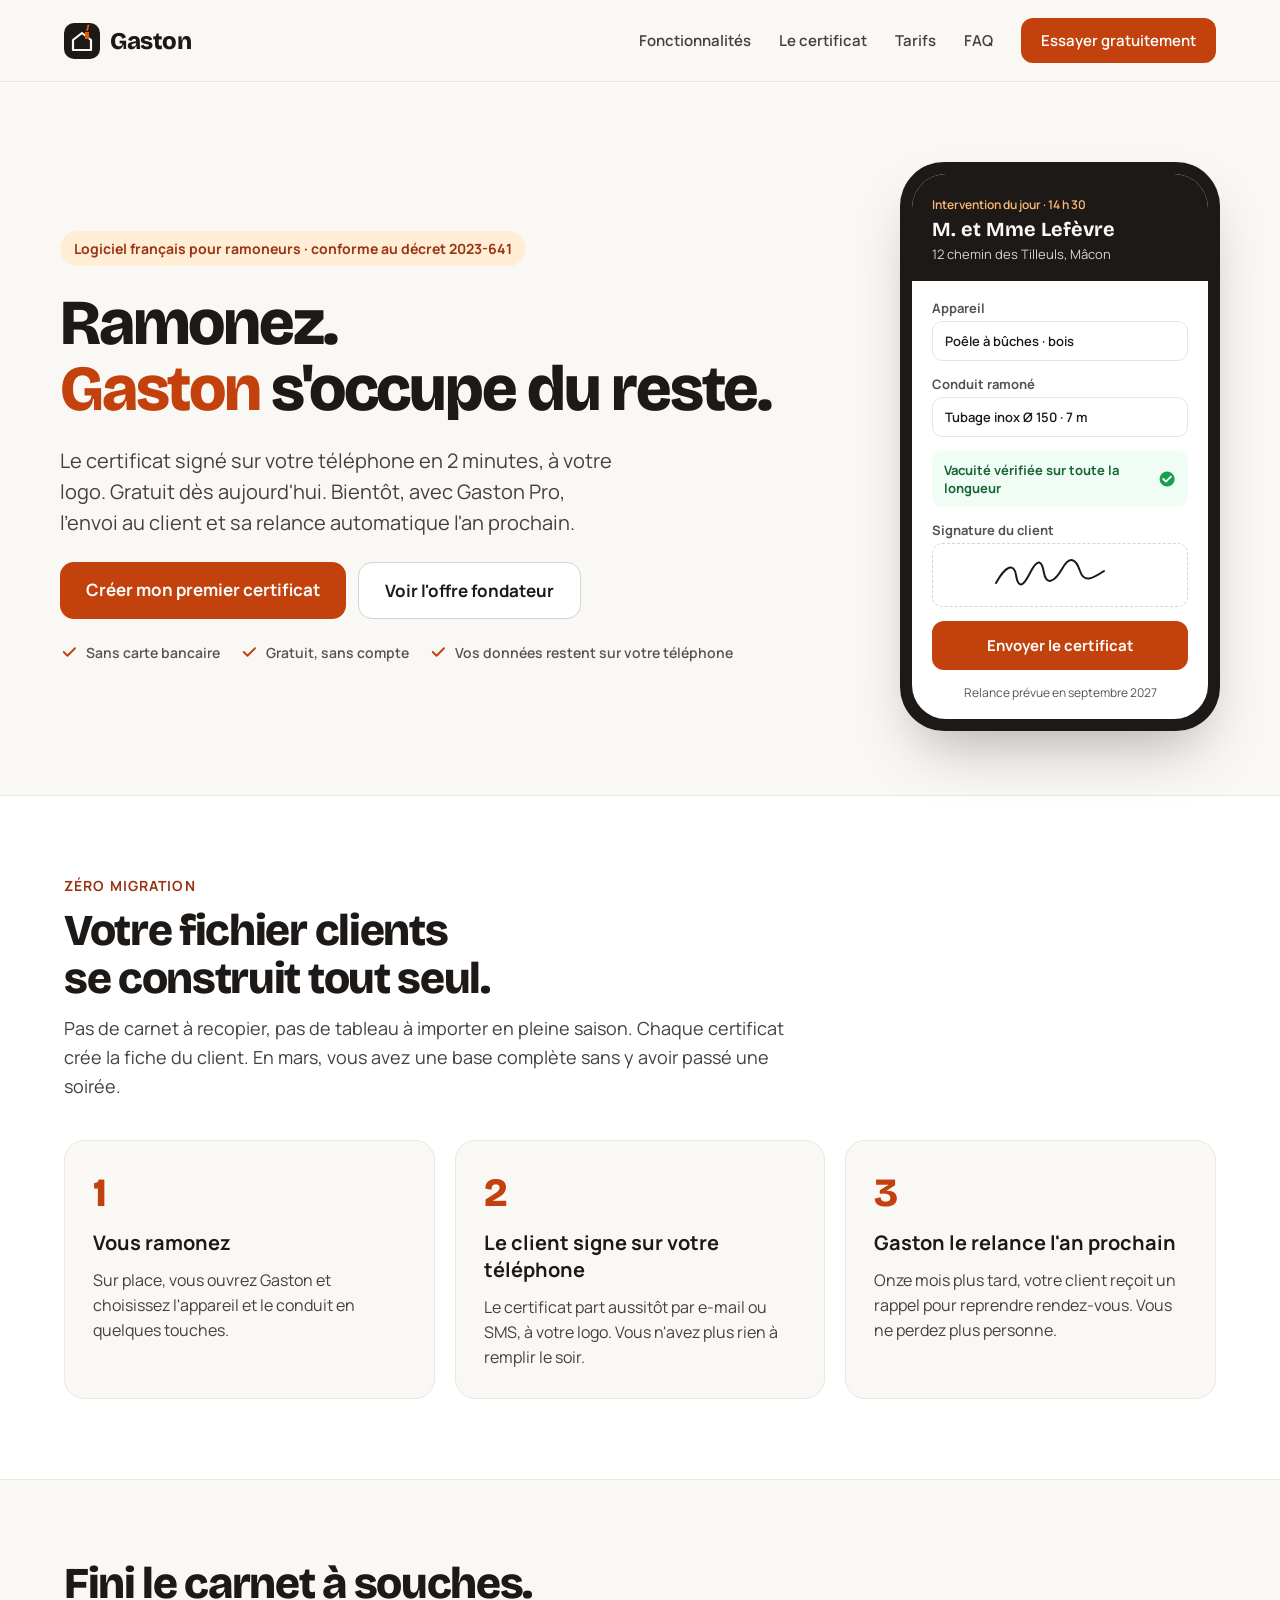
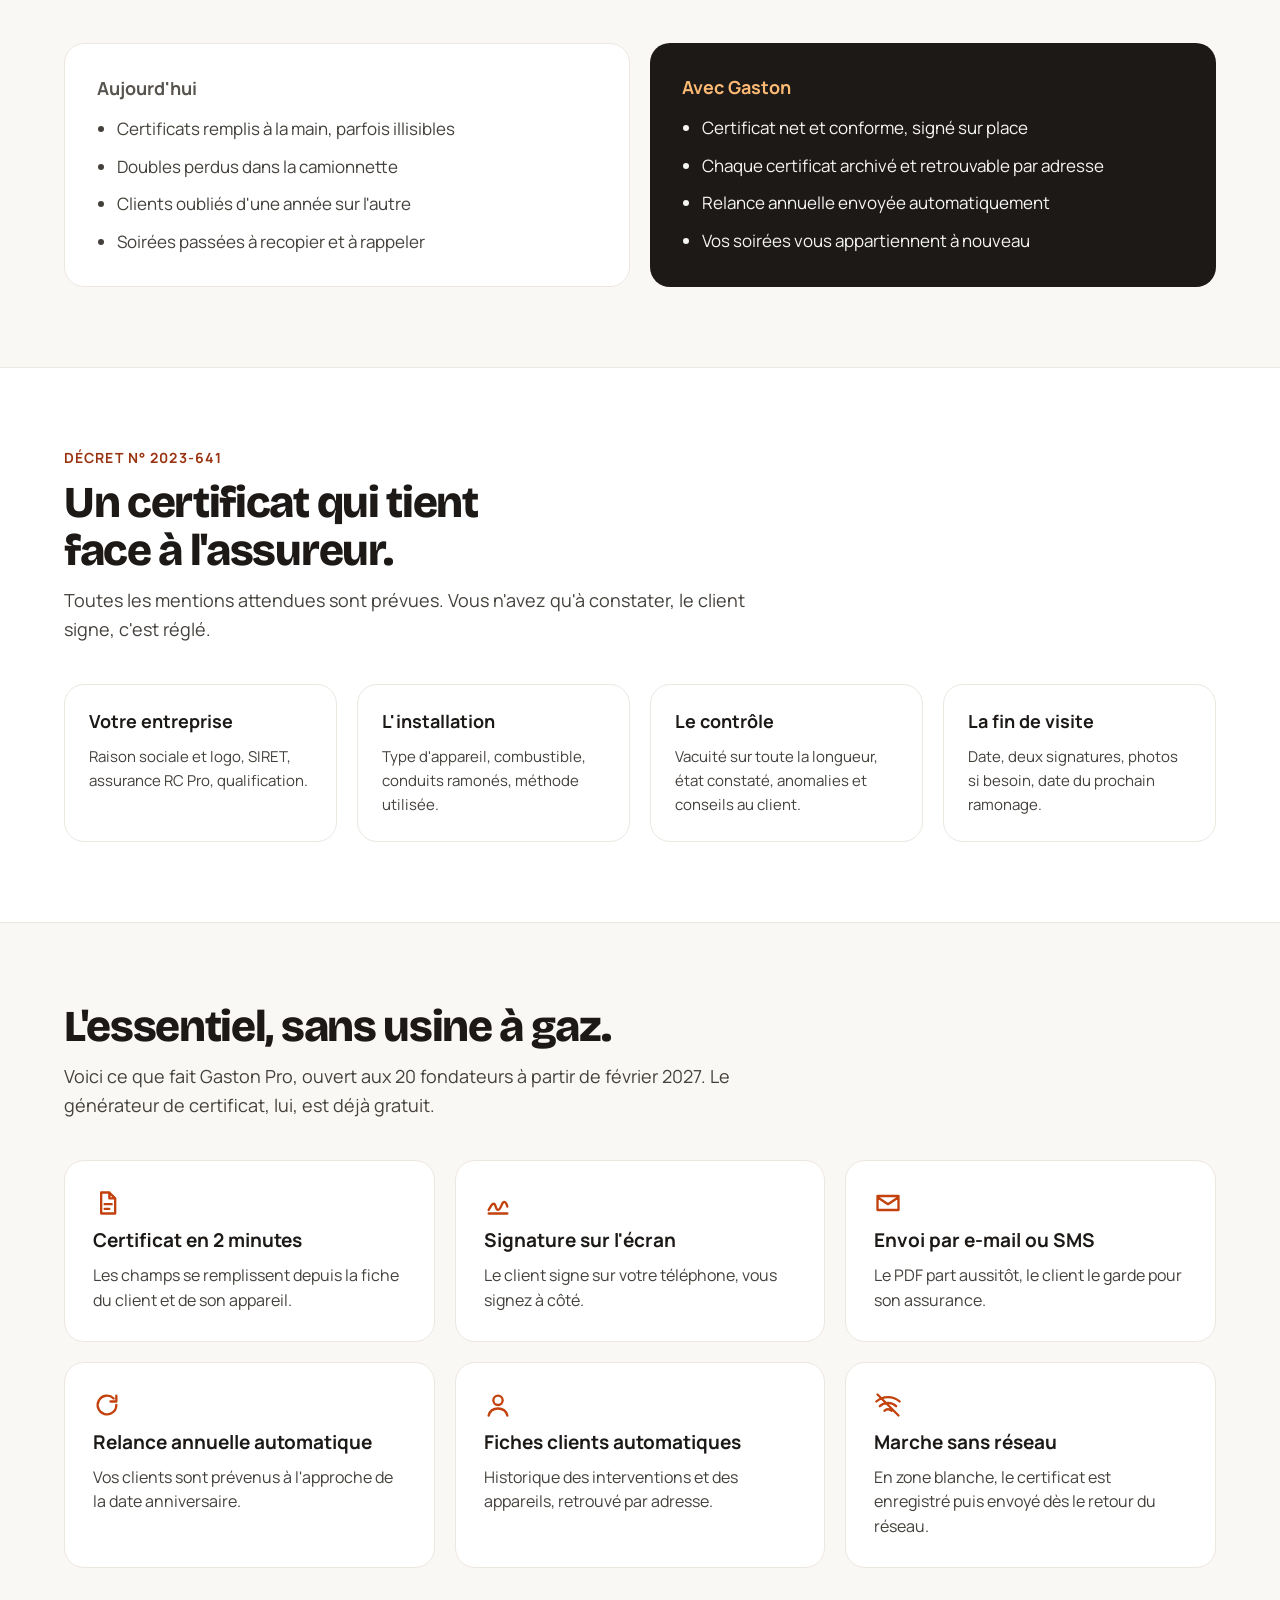
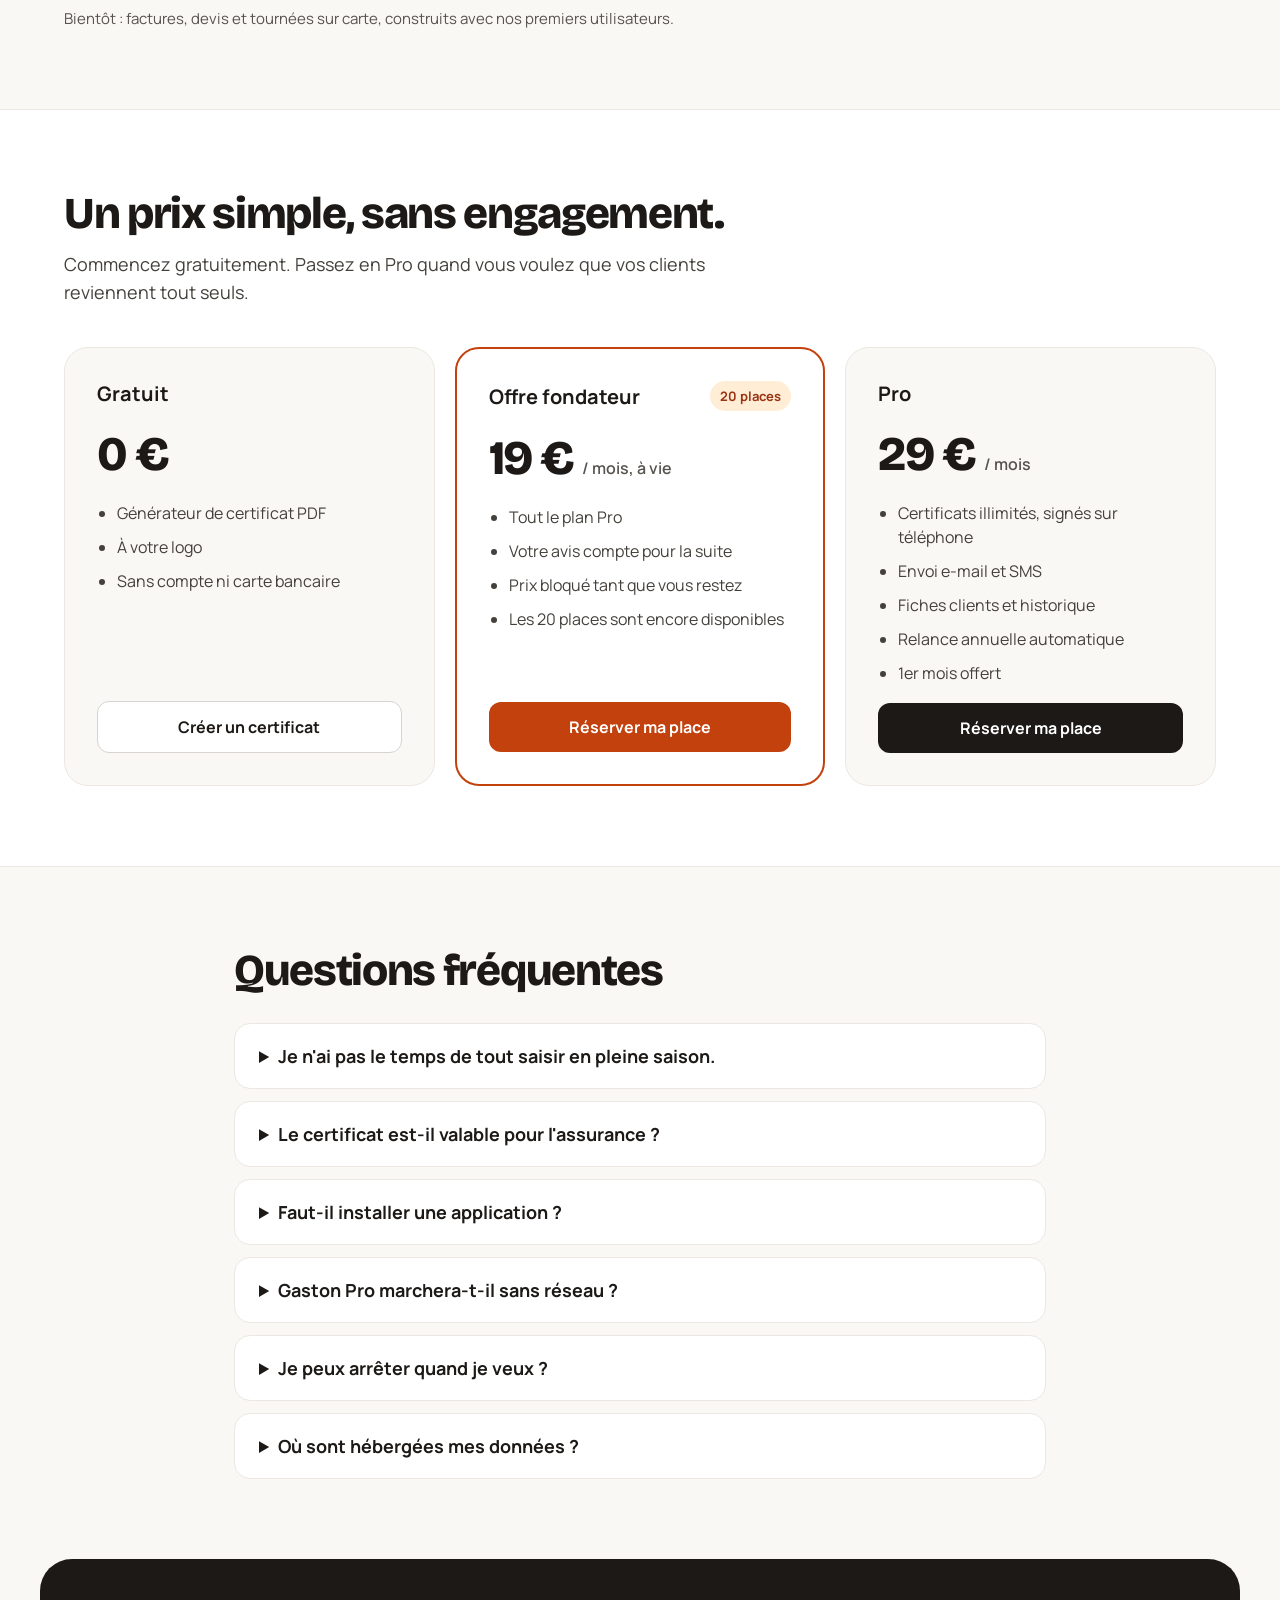
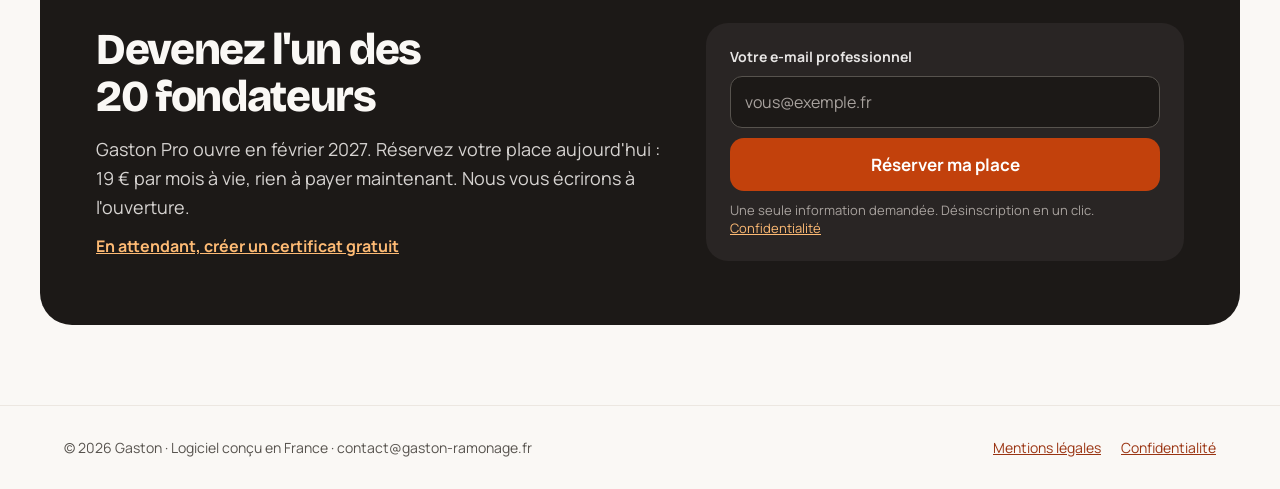
==== index.html @ eac6aa8f "Site Gaston : accueil, générateur de certificat, pages légales Co-Authored-By: Claude Opus 5.5 <nore" ====
<!doctype html>
<html lang="fr">
<head>
<meta charset="utf-8">
<meta name="viewport" content="width=device-width, initial-scale=1">
<title>Gaston | Logiciel pour ramoneurs : certificat de ramonage en 2 minutes</title>
<meta name="description" content="Certificat de ramonage signé sur votre téléphone, conforme au décret 2023-641, à votre logo. Générateur gratuit, et bientôt la relance automatique de vos clients.">
<meta name="theme-color" content="#1C1917">
<link rel="preconnect" href="https://fonts.googleapis.com">
<link rel="preconnect" href="https://fonts.gstatic.com" crossorigin>
<link rel="stylesheet" href="https://fonts.googleapis.com/css2?family=Bricolage+Grotesque:opsz,wght@12..96,600;12..96,700;12..96,800&family=Manrope:wght@400;500;600;700&display=swap">
<link rel="stylesheet" href="landing.css">
</head>
<body>
<div style="font-family: 'Manrope', system-ui, sans-serif; color: #1C1917; background: #FAF8F5; min-height: 100vh;">

<!-- Navigation -->
<header style="border-bottom: 1px solid #ECE7E1; background: #FAF8F5;">
<div style="max-width: 1200px; margin: 0 auto; padding: 18px 24px; display: flex; flex-wrap: wrap; align-items: center; justify-content: space-between; gap: 16px;">
<a href="/" style="display: flex; align-items: center; gap: 10px; text-decoration: none; color: #1C1917;">
<svg width="36" height="36" viewBox="0 0 36 36" aria-hidden="true"><rect width="36" height="36" rx="10" fill="#1C1917"></rect><path d="M9 27V17l9-7 9 7v10z" fill="none" stroke="#FAF8F5" stroke-width="2.2" stroke-linejoin="round"></path><rect x="21" y="9" width="4" height="7" fill="#EA580C"></rect><path d="M23 7c1.5-1.5 0-3 1.5-4.5" fill="none" stroke="#EA580C" stroke-width="1.8" stroke-linecap="round"></path></svg>
<span style="font-family: 'Bricolage Grotesque', sans-serif; font-weight: 800; font-size: 24px; letter-spacing: -0.02em;">Gaston</span>
</a>
<nav aria-label="Navigation principale" style="display: flex; flex-wrap: wrap; align-items: center; gap: 28px; font-size: 15px; font-weight: 600;">
<a href="#fonctionnalites" style="color: #44403C; text-decoration: none;">Fonctionnalités</a>
<a href="#certificat" style="color: #44403C; text-decoration: none;">Le certificat</a>
<a href="#tarifs" style="color: #44403C; text-decoration: none;">Tarifs</a>
<a href="#faq" style="color: #44403C; text-decoration: none;">FAQ</a>
<a href="#fondateur" style="background: #C2410C; color: #FFFFFF; text-decoration: none; padding: 12px 20px; border-radius: 12px; min-height: 44px; box-sizing: border-box; display: inline-flex; align-items: center;">Essayer gratuitement</a>
</nav>
</div>
</header>

<!-- Hero -->
<section id="top" style="max-width: 1200px; margin: 0 auto; padding: clamp(40px, 8vw, 80px) 20px 64px; display: flex; flex-wrap: wrap; align-items: center; gap: 56px;">
<div style="flex: 1 1 480px; min-width: 0; display: flex; flex-direction: column; gap: 24px;">
<p style="margin: 0; align-self: flex-start; background: #FFEDD5; color: #9A3412; font-size: 14px; font-weight: 700; padding: 8px 14px; border-radius: 999px;">Logiciel français pour ramoneurs · conforme au décret 2023-641</p>
<h1 style="margin: 0; font-family: 'Bricolage Grotesque', sans-serif; font-weight: 800; font-size: clamp(40px, 9vw, 64px); line-height: 1.02; letter-spacing: -0.035em;">Ramonez.<br><span style="color: #C2410C;">Gaston</span> s'occupe du reste.</h1>
<p style="margin: 0; font-size: 20px; line-height: 1.55; color: #44403C; max-width: 560px;">Le certificat signé sur votre téléphone en 2 minutes, à votre logo. Gratuit dès aujourd'hui. Bientôt, avec Gaston Pro, l'envoi au client et sa relance automatique l'an prochain.</p>
<div style="display: flex; flex-wrap: wrap; gap: 12px;">
<a href="certificat-ramonage-gratuit.html" style="background: #C2410C; color: #FFFFFF; text-decoration: none; font-weight: 700; font-size: 17px; padding: 16px 26px; border-radius: 14px; min-height: 44px; box-sizing: border-box;">Créer mon premier certificat</a>
<a href="#tarifs" style="background: #FFFFFF; color: #1C1917; text-decoration: none; font-weight: 700; font-size: 17px; padding: 16px 26px; border-radius: 14px; border: 1.5px solid #D6D3D1; min-height: 44px; box-sizing: border-box;">Voir l'offre fondateur</a>
</div>
<ul style="margin: 0; padding: 0; list-style: none; display: flex; flex-wrap: wrap; gap: 20px; font-size: 14px; font-weight: 600; color: #57534E;">
<li style="display: flex; align-items: center; gap: 8px;"><svg width="18" height="18" viewBox="0 0 24 24" aria-hidden="true"><path d="M5 12l5 5L20 7" fill="none" stroke="#C2410C" stroke-width="2.5" stroke-linecap="round" stroke-linejoin="round"></path></svg>Sans carte bancaire</li>
<li style="display: flex; align-items: center; gap: 8px;"><svg width="18" height="18" viewBox="0 0 24 24" aria-hidden="true"><path d="M5 12l5 5L20 7" fill="none" stroke="#C2410C" stroke-width="2.5" stroke-linecap="round" stroke-linejoin="round"></path></svg>Gratuit, sans compte</li>
<li style="display: flex; align-items: center; gap: 8px;"><svg width="18" height="18" viewBox="0 0 24 24" aria-hidden="true"><path d="M5 12l5 5L20 7" fill="none" stroke="#C2410C" stroke-width="2.5" stroke-linecap="round" stroke-linejoin="round"></path></svg>Vos données restent sur votre téléphone</li>
</ul>
</div>

<!-- Phone mockup -->
<div style="flex: 0 0 auto; margin: 0 auto; width: 320px; background: #1C1917; border-radius: 44px; padding: 12px; box-shadow: 0 30px 60px -20px rgba(28,25,23,0.35);">
<div style="background: #FFFFFF; border-radius: 34px; overflow: hidden; display: flex; flex-direction: column;">
<div style="background: #1C1917; color: #FAF8F5; padding: 22px 20px 18px; display: flex; flex-direction: column; gap: 4px;">
<span style="font-size: 12px; font-weight: 600; color: #FDBA74;">Intervention du jour · 14 h 30</span>
<span style="font-family: 'Bricolage Grotesque', sans-serif; font-weight: 700; font-size: 20px;">M. et Mme Lefèvre</span>
<span style="font-size: 13px; color: #D6D3D1;">12 chemin des Tilleuls, Mâcon</span>
</div>
<div style="padding: 18px 20px; display: flex; flex-direction: column; gap: 14px; font-size: 13px;">
<div style="display: flex; flex-direction: column; gap: 4px;">
<span style="font-weight: 700; color: #57534E;">Appareil</span>
<span style="border: 1px solid #E7E5E4; border-radius: 10px; padding: 10px 12px; font-weight: 600;">Poêle à bûches · bois</span>
</div>
<div style="display: flex; flex-direction: column; gap: 4px;">
<span style="font-weight: 700; color: #57534E;">Conduit ramoné</span>
<span style="border: 1px solid #E7E5E4; border-radius: 10px; padding: 10px 12px; font-weight: 600;">Tubage inox Ø 150 · 7 m</span>
</div>
<div style="display: flex; align-items: center; justify-content: space-between; background: #F0FDF4; border-radius: 10px; padding: 10px 12px;">
<span style="font-weight: 700; color: #166534;">Vacuité vérifiée sur toute la longueur</span>
<svg width="20" height="20" viewBox="0 0 24 24" aria-hidden="true"><circle cx="12" cy="12" r="10" fill="#16A34A"></circle><path d="M7 12l3.5 3.5L17 9" fill="none" stroke="#FFFFFF" stroke-width="2.4" stroke-linecap="round" stroke-linejoin="round"></path></svg>
</div>
<div style="display: flex; flex-direction: column; gap: 4px;">
<span style="font-weight: 700; color: #57534E;">Signature du client</span>
<div style="border: 1.5px dashed #D6D3D1; border-radius: 10px; height: 64px; display: flex; align-items: center; justify-content: center;">
<svg width="140" height="40" viewBox="0 0 140 40" aria-hidden="true"><path d="M6 28c10-18 18-20 20-8s6 14 14-2 12-12 14 0 10 10 18-4 14-10 18 2 12 8 24 0" fill="none" stroke="#1C1917" stroke-width="2" stroke-linecap="round"></path></svg>
</div>
</div>
<div style="background: #C2410C; color: #FFFFFF; border-radius: 12px; padding: 14px; text-align: center; font-weight: 700; font-size: 15px;">Envoyer le certificat</div>
<span style="text-align: center; font-size: 12px; color: #57534E;">Relance prévue en septembre 2027</span>
</div>
</div>
</div>
</section>

<!-- Comment ça marche -->
<section style="background: #FFFFFF; border-top: 1px solid #ECE7E1; border-bottom: 1px solid #ECE7E1;">
<div style="max-width: 1200px; margin: 0 auto; padding: 80px 24px; display: flex; flex-direction: column; gap: 40px;">
<div style="display: flex; flex-direction: column; gap: 12px; max-width: 720px;">
<p style="margin: 0; font-size: 14px; font-weight: 700; color: #9A3412; text-transform: uppercase; letter-spacing: 0.08em;">Zéro migration</p>
<h2 style="margin: 0; font-family: 'Bricolage Grotesque', sans-serif; font-weight: 800; font-size: clamp(30px, 6vw, 44px); line-height: 1.08; letter-spacing: -0.03em;">Votre fichier clients se construit tout seul.</h2>
<p style="margin: 0; font-size: 18px; line-height: 1.6; color: #44403C;">Pas de carnet à recopier, pas de tableau à importer en pleine saison. Chaque certificat crée la fiche du client. En mars, vous avez une base complète sans y avoir passé une soirée.</p>
</div>
<div style="display: flex; flex-wrap: wrap; gap: 20px;">
<div style="flex: 1 1 300px; background: #FAF8F5; border: 1px solid #ECE7E1; border-radius: 20px; padding: 28px; display: flex; flex-direction: column; gap: 12px;">
<span style="font-family: 'Bricolage Grotesque', sans-serif; font-weight: 800; font-size: 40px; color: #C2410C;">1</span>
<h3 style="margin: 0; font-size: 20px; font-weight: 700;">Vous ramonez</h3>
<p style="margin: 0; font-size: 16px; line-height: 1.55; color: #44403C;">Sur place, vous ouvrez Gaston et choisissez l'appareil et le conduit en quelques touches.</p>
</div>
<div style="flex: 1 1 300px; background: #FAF8F5; border: 1px solid #ECE7E1; border-radius: 20px; padding: 28px; display: flex; flex-direction: column; gap: 12px;">
<span style="font-family: 'Bricolage Grotesque', sans-serif; font-weight: 800; font-size: 40px; color: #C2410C;">2</span>
<h3 style="margin: 0; font-size: 20px; font-weight: 700;">Le client signe sur votre téléphone</h3>
<p style="margin: 0; font-size: 16px; line-height: 1.55; color: #44403C;">Le certificat part aussitôt par e-mail ou SMS, à votre logo. Vous n'avez plus rien à remplir le soir.</p>
</div>
<div style="flex: 1 1 300px; background: #FAF8F5; border: 1px solid #ECE7E1; border-radius: 20px; padding: 28px; display: flex; flex-direction: column; gap: 12px;">
<span style="font-family: 'Bricolage Grotesque', sans-serif; font-weight: 800; font-size: 40px; color: #C2410C;">3</span>
<h3 style="margin: 0; font-size: 20px; font-weight: 700;">Gaston le relance l'an prochain</h3>
<p style="margin: 0; font-size: 16px; line-height: 1.55; color: #44403C;">Onze mois plus tard, votre client reçoit un rappel pour reprendre rendez-vous. Vous ne perdez plus personne.</p>
</div>
</div>
</div>
</section>

<!-- Avant / Après -->
<section style="max-width: 1200px; margin: 0 auto; padding: 80px 24px; display: flex; flex-direction: column; gap: 36px;">
<h2 style="margin: 0; font-family: 'Bricolage Grotesque', sans-serif; font-weight: 800; font-size: clamp(30px, 6vw, 44px); line-height: 1.08; letter-spacing: -0.03em; max-width: 720px;">Fini le carnet à souches.</h2>
<div style="display: flex; flex-wrap: wrap; gap: 20px;">
<div style="flex: 1 1 420px; background: #FFFFFF; border: 1px solid #ECE7E1; border-radius: 20px; padding: 32px; display: flex; flex-direction: column; gap: 16px;">
<h3 style="margin: 0; font-size: 18px; font-weight: 700; color: #57534E;">Aujourd'hui</h3>
<ul style="margin: 0; padding: 0 0 0 20px; display: flex; flex-direction: column; gap: 12px; font-size: 17px; line-height: 1.5; color: #44403C;">
<li>Certificats remplis à la main, parfois illisibles</li>
<li>Doubles perdus dans la camionnette</li>
<li>Clients oubliés d'une année sur l'autre</li>
<li>Soirées passées à recopier et à rappeler</li>
</ul>
</div>
<div style="flex: 1 1 420px; background: #1C1917; color: #FAF8F5; border-radius: 20px; padding: 32px; display: flex; flex-direction: column; gap: 16px;">
<h3 style="margin: 0; font-size: 18px; font-weight: 700; color: #FDBA74;">Avec Gaston</h3>
<ul style="margin: 0; padding: 0 0 0 20px; display: flex; flex-direction: column; gap: 12px; font-size: 17px; line-height: 1.5; color: #F5F5F4;">
<li>Certificat net et conforme, signé sur place</li>
<li>Chaque certificat archivé et retrouvable par adresse</li>
<li>Relance annuelle envoyée automatiquement</li>
<li>Vos soirées vous appartiennent à nouveau</li>
</ul>
</div>
</div>
</section>

<!-- Le certificat -->
<section id="certificat" style="background: #FFFFFF; border-top: 1px solid #ECE7E1; border-bottom: 1px solid #ECE7E1;">
<div style="max-width: 1200px; margin: 0 auto; padding: 80px 24px; display: flex; flex-direction: column; gap: 40px;">
<div style="display: flex; flex-direction: column; gap: 12px; max-width: 720px;">
<p style="margin: 0; font-size: 14px; font-weight: 700; color: #9A3412; text-transform: uppercase; letter-spacing: 0.08em;">Décret n° 2023-641</p>
<h2 style="margin: 0; font-family: 'Bricolage Grotesque', sans-serif; font-weight: 800; font-size: clamp(30px, 6vw, 44px); line-height: 1.08; letter-spacing: -0.03em;">Un certificat qui tient face à l'assureur.</h2>
<p style="margin: 0; font-size: 18px; line-height: 1.6; color: #44403C;">Toutes les mentions attendues sont prévues. Vous n'avez qu'à constater, le client signe, c'est réglé.</p>
</div>
<div style="display: flex; flex-wrap: wrap; gap: 20px;">
<div style="flex: 1 1 240px; border: 1px solid #ECE7E1; border-radius: 20px; padding: 24px; display: flex; flex-direction: column; gap: 12px;">
<h3 style="margin: 0; font-size: 18px; font-weight: 700;">Votre entreprise</h3>
<p style="margin: 0; font-size: 15px; line-height: 1.6; color: #44403C;">Raison sociale et logo, SIRET, assurance RC Pro, qualification.</p>
</div>
<div style="flex: 1 1 240px; border: 1px solid #ECE7E1; border-radius: 20px; padding: 24px; display: flex; flex-direction: column; gap: 12px;">
<h3 style="margin: 0; font-size: 18px; font-weight: 700;">L'installation</h3>
<p style="margin: 0; font-size: 15px; line-height: 1.6; color: #44403C;">Type d'appareil, combustible, conduits ramonés, méthode utilisée.</p>
</div>
<div style="flex: 1 1 240px; border: 1px solid #ECE7E1; border-radius: 20px; padding: 24px; display: flex; flex-direction: column; gap: 12px;">
<h3 style="margin: 0; font-size: 18px; font-weight: 700;">Le contrôle</h3>
<p style="margin: 0; font-size: 15px; line-height: 1.6; color: #44403C;">Vacuité sur toute la longueur, état constaté, anomalies et conseils au client.</p>
</div>
<div style="flex: 1 1 240px; border: 1px solid #ECE7E1; border-radius: 20px; padding: 24px; display: flex; flex-direction: column; gap: 12px;">
<h3 style="margin: 0; font-size: 18px; font-weight: 700;">La fin de visite</h3>
<p style="margin: 0; font-size: 15px; line-height: 1.6; color: #44403C;">Date, deux signatures, photos si besoin, date du prochain ramonage.</p>
</div>
</div>
</div>
</section>

<!-- Fonctionnalités -->
<section id="fonctionnalites" style="max-width: 1200px; margin: 0 auto; padding: 80px 24px; display: flex; flex-direction: column; gap: 40px;">
<div style="display: flex; flex-direction: column; gap: 12px; max-width: 720px;">
<h2 style="margin: 0; font-family: 'Bricolage Grotesque', sans-serif; font-weight: 800; font-size: clamp(30px, 6vw, 44px); line-height: 1.08; letter-spacing: -0.03em;">L'essentiel, sans usine à gaz.</h2>
<p style="margin: 0; font-size: 18px; line-height: 1.6; color: #44403C;">Voici ce que fait Gaston Pro, ouvert aux 20 fondateurs à partir de février 2027. Le générateur de certificat, lui, est déjà gratuit.</p>
</div>
<div style="display: flex; flex-wrap: wrap; gap: 20px;">
<div style="flex: 1 1 340px; background: #FFFFFF; border: 1px solid #ECE7E1; border-radius: 20px; padding: 28px; display: flex; flex-direction: column; gap: 10px;">
<svg width="28" height="28" viewBox="0 0 24 24" aria-hidden="true"><path d="M7 3h7l5 5v13H7z M14 3v5h5 M10 13h6 M10 17h4" fill="none" stroke="#C2410C" stroke-width="2" stroke-linecap="round" stroke-linejoin="round"></path></svg>
<h3 style="margin: 0; font-size: 19px; font-weight: 700;">Certificat en 2 minutes</h3>
<p style="margin: 0; font-size: 16px; line-height: 1.55; color: #44403C;">Les champs se remplissent depuis la fiche du client et de son appareil.</p>
</div>
<div style="flex: 1 1 340px; background: #FFFFFF; border: 1px solid #ECE7E1; border-radius: 20px; padding: 28px; display: flex; flex-direction: column; gap: 10px;">
<svg width="28" height="28" viewBox="0 0 24 24" aria-hidden="true"><path d="M4 18c3-6 5-7 6-3s3 4 5-1 4-3 5 1" fill="none" stroke="#C2410C" stroke-width="2" stroke-linecap="round"></path><path d="M4 21h16" stroke="#C2410C" stroke-width="2" stroke-linecap="round"></path></svg>
<h3 style="margin: 0; font-size: 19px; font-weight: 700;">Signature sur l'écran</h3>
<p style="margin: 0; font-size: 16px; line-height: 1.55; color: #44403C;">Le client signe sur votre téléphone, vous signez à côté.</p>
</div>
<div style="flex: 1 1 340px; background: #FFFFFF; border: 1px solid #ECE7E1; border-radius: 20px; padding: 28px; display: flex; flex-direction: column; gap: 10px;">
<svg width="28" height="28" viewBox="0 0 24 24" aria-hidden="true"><path d="M3 6h18v12H3z M3 7l9 6 9-6" fill="none" stroke="#C2410C" stroke-width="2" stroke-linejoin="round"></path></svg>
<h3 style="margin: 0; font-size: 19px; font-weight: 700;">Envoi par e-mail ou SMS</h3>
<p style="margin: 0; font-size: 16px; line-height: 1.55; color: #44403C;">Le PDF part aussitôt, le client le garde pour son assurance.</p>
</div>
<div style="flex: 1 1 340px; background: #FFFFFF; border: 1px solid #ECE7E1; border-radius: 20px; padding: 28px; display: flex; flex-direction: column; gap: 10px;">
<svg width="28" height="28" viewBox="0 0 24 24" aria-hidden="true"><path d="M20 12a8 8 0 1 1-2.3-5.6 M20 4v5h-5" fill="none" stroke="#C2410C" stroke-width="2" stroke-linecap="round" stroke-linejoin="round"></path></svg>
<h3 style="margin: 0; font-size: 19px; font-weight: 700;">Relance annuelle automatique</h3>
<p style="margin: 0; font-size: 16px; line-height: 1.55; color: #44403C;">Vos clients sont prévenus à l'approche de la date anniversaire.</p>
</div>
<div style="flex: 1 1 340px; background: #FFFFFF; border: 1px solid #ECE7E1; border-radius: 20px; padding: 28px; display: flex; flex-direction: column; gap: 10px;">
<svg width="28" height="28" viewBox="0 0 24 24" aria-hidden="true"><path d="M12 12a4 4 0 1 0 0-8 4 4 0 0 0 0 8z M4 21c1-4 4-6 8-6s7 2 8 6" fill="none" stroke="#C2410C" stroke-width="2" stroke-linecap="round"></path></svg>
<h3 style="margin: 0; font-size: 19px; font-weight: 700;">Fiches clients automatiques</h3>
<p style="margin: 0; font-size: 16px; line-height: 1.55; color: #44403C;">Historique des interventions et des appareils, retrouvé par adresse.</p>
</div>
<div style="flex: 1 1 340px; background: #FFFFFF; border: 1px solid #ECE7E1; border-radius: 20px; padding: 28px; display: flex; flex-direction: column; gap: 10px;">
<svg width="28" height="28" viewBox="0 0 24 24" aria-hidden="true"><path d="M2 9a15 15 0 0 1 20 0 M5 13a10 10 0 0 1 14 0 M9 17a4 4 0 0 1 6 0 M3 3l18 18" fill="none" stroke="#C2410C" stroke-width="2" stroke-linecap="round"></path></svg>
<h3 style="margin: 0; font-size: 19px; font-weight: 700;">Marche sans réseau</h3>
<p style="margin: 0; font-size: 16px; line-height: 1.55; color: #44403C;">En zone blanche, le certificat est enregistré puis envoyé dès le retour du réseau.</p>
</div>
</div>
<p style="margin: 0; font-size: 15px; color: #57534E;">Bientôt : factures, devis et tournées sur carte, construits avec nos premiers utilisateurs.</p>
</section>

<!-- Tarifs -->
<section id="tarifs" style="background: #FFFFFF; border-top: 1px solid #ECE7E1; border-bottom: 1px solid #ECE7E1;">
<div style="max-width: 1200px; margin: 0 auto; padding: 80px 24px; display: flex; flex-direction: column; gap: 40px;">
<div style="display: flex; flex-direction: column; gap: 12px; max-width: 720px;">
<h2 style="margin: 0; font-family: 'Bricolage Grotesque', sans-serif; font-weight: 800; font-size: clamp(30px, 6vw, 44px); line-height: 1.08; letter-spacing: -0.03em;">Un prix simple, sans engagement.</h2>
<p style="margin: 0; font-size: 18px; line-height: 1.6; color: #44403C;">Commencez gratuitement. Passez en Pro quand vous voulez que vos clients reviennent tout seuls.</p>
</div>
<div style="display: flex; flex-wrap: wrap; gap: 20px; align-items: stretch;">
<div style="flex: 1 1 300px; border: 1px solid #ECE7E1; border-radius: 24px; padding: 32px; display: flex; flex-direction: column; gap: 18px; background: #FAF8F5;">
<h3 style="margin: 0; font-size: 20px; font-weight: 700;">Gratuit</h3>
<p style="margin: 0; font-family: 'Bricolage Grotesque', sans-serif; font-weight: 800; font-size: clamp(36px, 7vw, 48px); letter-spacing: -0.03em;">0 €</p>
<ul style="margin: 0; padding: 0 0 0 20px; display: flex; flex-direction: column; gap: 10px; font-size: 16px; line-height: 1.5; color: #44403C; flex-grow: 1;">
<li>Générateur de certificat PDF</li>
<li>À votre logo</li>
<li>Sans compte ni carte bancaire</li>
</ul>
<a href="certificat-ramonage-gratuit.html" style="text-align: center; background: #FFFFFF; color: #1C1917; text-decoration: none; font-weight: 700; padding: 14px; border-radius: 12px; border: 1.5px solid #D6D3D1;">Créer un certificat</a>
</div>
<div style="flex: 1 1 300px; border: 2px solid #C2410C; border-radius: 24px; padding: 32px; display: flex; flex-direction: column; gap: 18px; background: #FFFFFF;">
<div style="display: flex; justify-content: space-between; align-items: center; gap: 8px;">
<h3 style="margin: 0; font-size: 20px; font-weight: 700;">Offre fondateur</h3>
<span style="background: #FFEDD5; color: #9A3412; font-size: 13px; font-weight: 700; padding: 6px 10px; border-radius: 999px;">20 places</span>
</div>
<p style="margin: 0; font-family: 'Bricolage Grotesque', sans-serif; font-weight: 800; font-size: clamp(36px, 7vw, 48px); letter-spacing: -0.03em;">19 € <span style="font-family: 'Manrope', sans-serif; font-size: 16px; font-weight: 600; color: #57534E; letter-spacing: 0;">/ mois, à vie</span></p>
<ul style="margin: 0; padding: 0 0 0 20px; display: flex; flex-direction: column; gap: 10px; font-size: 16px; line-height: 1.5; color: #44403C; flex-grow: 1;">
<li>Tout le plan Pro</li>
<li>Votre avis compte pour la suite</li>
<li>Prix bloqué tant que vous restez</li>
<li>Les 20 places sont encore disponibles</li>
</ul>
<a href="#fondateur" style="text-align: center; background: #C2410C; color: #FFFFFF; text-decoration: none; font-weight: 700; padding: 14px; border-radius: 12px;">Réserver ma place</a>
</div>
<div style="flex: 1 1 300px; border: 1px solid #ECE7E1; border-radius: 24px; padding: 32px; display: flex; flex-direction: column; gap: 18px; background: #FAF8F5;">
<h3 style="margin: 0; font-size: 20px; font-weight: 700;">Pro</h3>
<p style="margin: 0; font-family: 'Bricolage Grotesque', sans-serif; font-weight: 800; font-size: clamp(36px, 7vw, 48px); letter-spacing: -0.03em;">29 € <span style="font-family: 'Manrope', sans-serif; font-size: 16px; font-weight: 600; color: #57534E; letter-spacing: 0;">/ mois</span></p>
<ul style="margin: 0; padding: 0 0 0 20px; display: flex; flex-direction: column; gap: 10px; font-size: 16px; line-height: 1.5; color: #44403C; flex-grow: 1;">
<li>Certificats illimités, signés sur téléphone</li>
<li>Envoi e-mail et SMS</li>
<li>Fiches clients et historique</li>
<li>Relance annuelle automatique</li>
<li>1er mois offert</li>
</ul>
<a href="#fondateur" style="text-align: center; background: #1C1917; color: #FFFFFF; text-decoration: none; font-weight: 700; padding: 14px; border-radius: 12px;">Réserver ma place</a>
</div>
</div>
</div>
</section>

<!-- FAQ -->
<section id="faq" style="max-width: 860px; margin: 0 auto; padding: 80px 24px; display: flex; flex-direction: column; gap: 28px;">
<h2 style="margin: 0; font-family: 'Bricolage Grotesque', sans-serif; font-weight: 800; font-size: clamp(30px, 6vw, 44px); line-height: 1.08; letter-spacing: -0.03em;">Questions fréquentes</h2>
<div style="display: flex; flex-direction: column; gap: 12px;">
<details style="background: #FFFFFF; border: 1px solid #ECE7E1; border-radius: 16px; padding: 20px 24px;">
<summary style="font-size: 18px; font-weight: 700;">Je n'ai pas le temps de tout saisir en pleine saison.</summary>
<p style="margin: 12px 0 0; font-size: 16px; line-height: 1.6; color: #44403C;">Justement, vous n'avez rien à saisir à l'avance. Votre fichier se construit au fil des certificats.</p>
</details>
<details style="background: #FFFFFF; border: 1px solid #ECE7E1; border-radius: 16px; padding: 20px 24px;">
<summary style="font-size: 18px; font-weight: 700;">Le certificat est-il valable pour l'assurance ?</summary>
<p style="margin: 12px 0 0; font-size: 16px; line-height: 1.6; color: #44403C;">Il reprend les mentions prévues par le décret n° 2023-641 : conduits ramonés, vacuité vérifiée, identité et assurance du professionnel, signatures.</p>
</details>
<details style="background: #FFFFFF; border: 1px solid #ECE7E1; border-radius: 16px; padding: 20px 24px;">
<summary style="font-size: 18px; font-weight: 700;">Faut-il installer une application ?</summary>
<p style="margin: 12px 0 0; font-size: 16px; line-height: 1.6; color: #44403C;">Non. Gaston s'ouvre dans le navigateur de votre téléphone et peut s'ajouter à l'écran d'accueil comme une application.</p>
</details>
<details style="background: #FFFFFF; border: 1px solid #ECE7E1; border-radius: 16px; padding: 20px 24px;">
<summary style="font-size: 18px; font-weight: 700;">Gaston Pro marchera-t-il sans réseau ?</summary>
<p style="margin: 12px 0 0; font-size: 16px; line-height: 1.6; color: #44403C;">Oui : le certificat sera enregistré sur le téléphone et envoyé automatiquement dès que le réseau revient.</p>
</details>
<details style="background: #FFFFFF; border: 1px solid #ECE7E1; border-radius: 16px; padding: 20px 24px;">
<summary style="font-size: 18px; font-weight: 700;">Je peux arrêter quand je veux ?</summary>
<p style="margin: 12px 0 0; font-size: 16px; line-height: 1.6; color: #44403C;">Oui, sans engagement. Vos certificats et votre fichier clients restent téléchargeables.</p>
</details>
<details style="background: #FFFFFF; border: 1px solid #ECE7E1; border-radius: 16px; padding: 20px 24px;">
<summary style="font-size: 18px; font-weight: 700;">Où sont hébergées mes données ?</summary>
<p style="margin: 12px 0 0; font-size: 16px; line-height: 1.6; color: #44403C;">Avec le générateur gratuit, elles restent sur votre téléphone. Gaston Pro sera hébergé en Europe. Les données de vos clients ne sont jamais revendues.</p>
</details>
</div>
</section>

<!-- Réservation fondateur -->
<section id="fondateur" class="final">
<div class="final-box">
<div class="final-text">
<h2>Devenez l'un des 20 fondateurs</h2>
<p>Gaston Pro ouvre en février 2027. Réservez votre place aujourd'hui : 19 € par mois à vie, rien à payer maintenant. Nous vous écrirons à l'ouverture.</p>
<a class="final-link" href="certificat-ramonage-gratuit.html">En attendant, créer un certificat gratuit</a>
</div>
<form id="fondateur-form" class="final-form" novalidate>
<label for="fondateur-email">Votre e-mail professionnel</label>
<input id="fondateur-email" name="email" type="email" required autocomplete="email" placeholder="vous@exemple.fr">
<button type="submit">Réserver ma place</button>
<p id="fondateur-status" role="status" hidden></p>
<p class="final-small">Une seule information demandée. Désinscription en un clic. <a href="confidentialite.html">Confidentialité</a></p>
</form>
</div>
</section>

<!-- Footer -->
<footer style="border-top: 1px solid #ECE7E1;">
<div style="max-width: 1200px; margin: 0 auto; padding: 32px 24px; display: flex; flex-wrap: wrap; justify-content: space-between; gap: 16px; font-size: 14px; color: #57534E;">
<span>© 2026 Gaston · Logiciel conçu en France · contact@gaston-ramonage.fr</span>
<nav aria-label="Liens légaux" style="display: flex; flex-wrap: wrap; gap: 20px;">
<a href="mentions-legales.html">Mentions légales</a>
<a href="confidentialite.html">Confidentialité</a>
</nav>
</div>
</footer>

</div>
<script src="landing.js"></script>
</body>
</html>
---- landing.css ----
/* Page d'accueil : la plupart des styles sont dans le HTML ; ici les bases et la réservation. */
* { box-sizing: border-box; }
body { margin: 0; background: #FAF8F5; color: #1C1917; font-family: 'Manrope', system-ui, sans-serif; }
a { color: #9A3412; }
a:hover { color: #7C2D12; }
a:focus-visible, button:focus-visible, summary:focus-visible, input:focus-visible { outline: 3px solid rgba(194, 65, 12, 0.45); outline-offset: 2px; }
h1, h2 { text-wrap: balance; }
summary { cursor: pointer; }
img, svg { max-width: 100%; }

.final { padding: 0 20px 80px; }
.final-box { max-width: 1200px; margin: 0 auto; background: #1C1917; color: #FAF8F5; border-radius: 32px; padding: clamp(28px, 6vw, 64px) clamp(20px, 5vw, 56px); display: flex; flex-wrap: wrap; gap: 32px; align-items: center; }
.final-text { flex: 1 1 420px; min-width: 0; display: flex; flex-direction: column; gap: 14px; }
.final-text h2 { margin: 0; font-family: 'Bricolage Grotesque', sans-serif; font-weight: 800; font-size: clamp(30px, 6vw, 44px); line-height: 1.08; letter-spacing: -0.03em; }
.final-text p { margin: 0; font-size: 18px; line-height: 1.6; color: #D6D3D1; }
.final-link { color: #FDBA74; font-weight: 700; }
.final-link:hover { color: #FED7AA; }
.final-form { flex: 1 1 320px; display: flex; flex-direction: column; gap: 10px; background: #292524; border-radius: 22px; padding: 24px; }
.final-form label { font-weight: 700; font-size: 14px; color: #E7E5E4; }
.final-form input { font: inherit; font-size: 16px; padding: 14px; border-radius: 12px; border: 1.5px solid #57534E; background: #1C1917; color: #FAF8F5; min-height: 50px; }
.final-form input::placeholder { color: #A8A29E; }
.final-form input.invalid { border-color: #F87171; }
.final-form button { font: inherit; font-weight: 700; font-size: 17px; background: #C2410C; color: #fff; border: 0; border-radius: 14px; padding: 15px; min-height: 52px; cursor: pointer; }
.final-form button:hover { background: #EA580C; }
.final-form button:disabled { opacity: 0.6; cursor: wait; }
#fondateur-status { margin: 0; font-weight: 700; font-size: 15px; color: #86EFAC; }
#fondateur-status.error { color: #FCA5A5; }
.final-small { margin: 0; font-size: 13px; color: #A8A29E; }
.final-small a { color: #FDBA74; }

@media (prefers-reduced-motion: reduce) { * { scroll-behavior: auto !important; } }
html { scroll-behavior: smooth; }
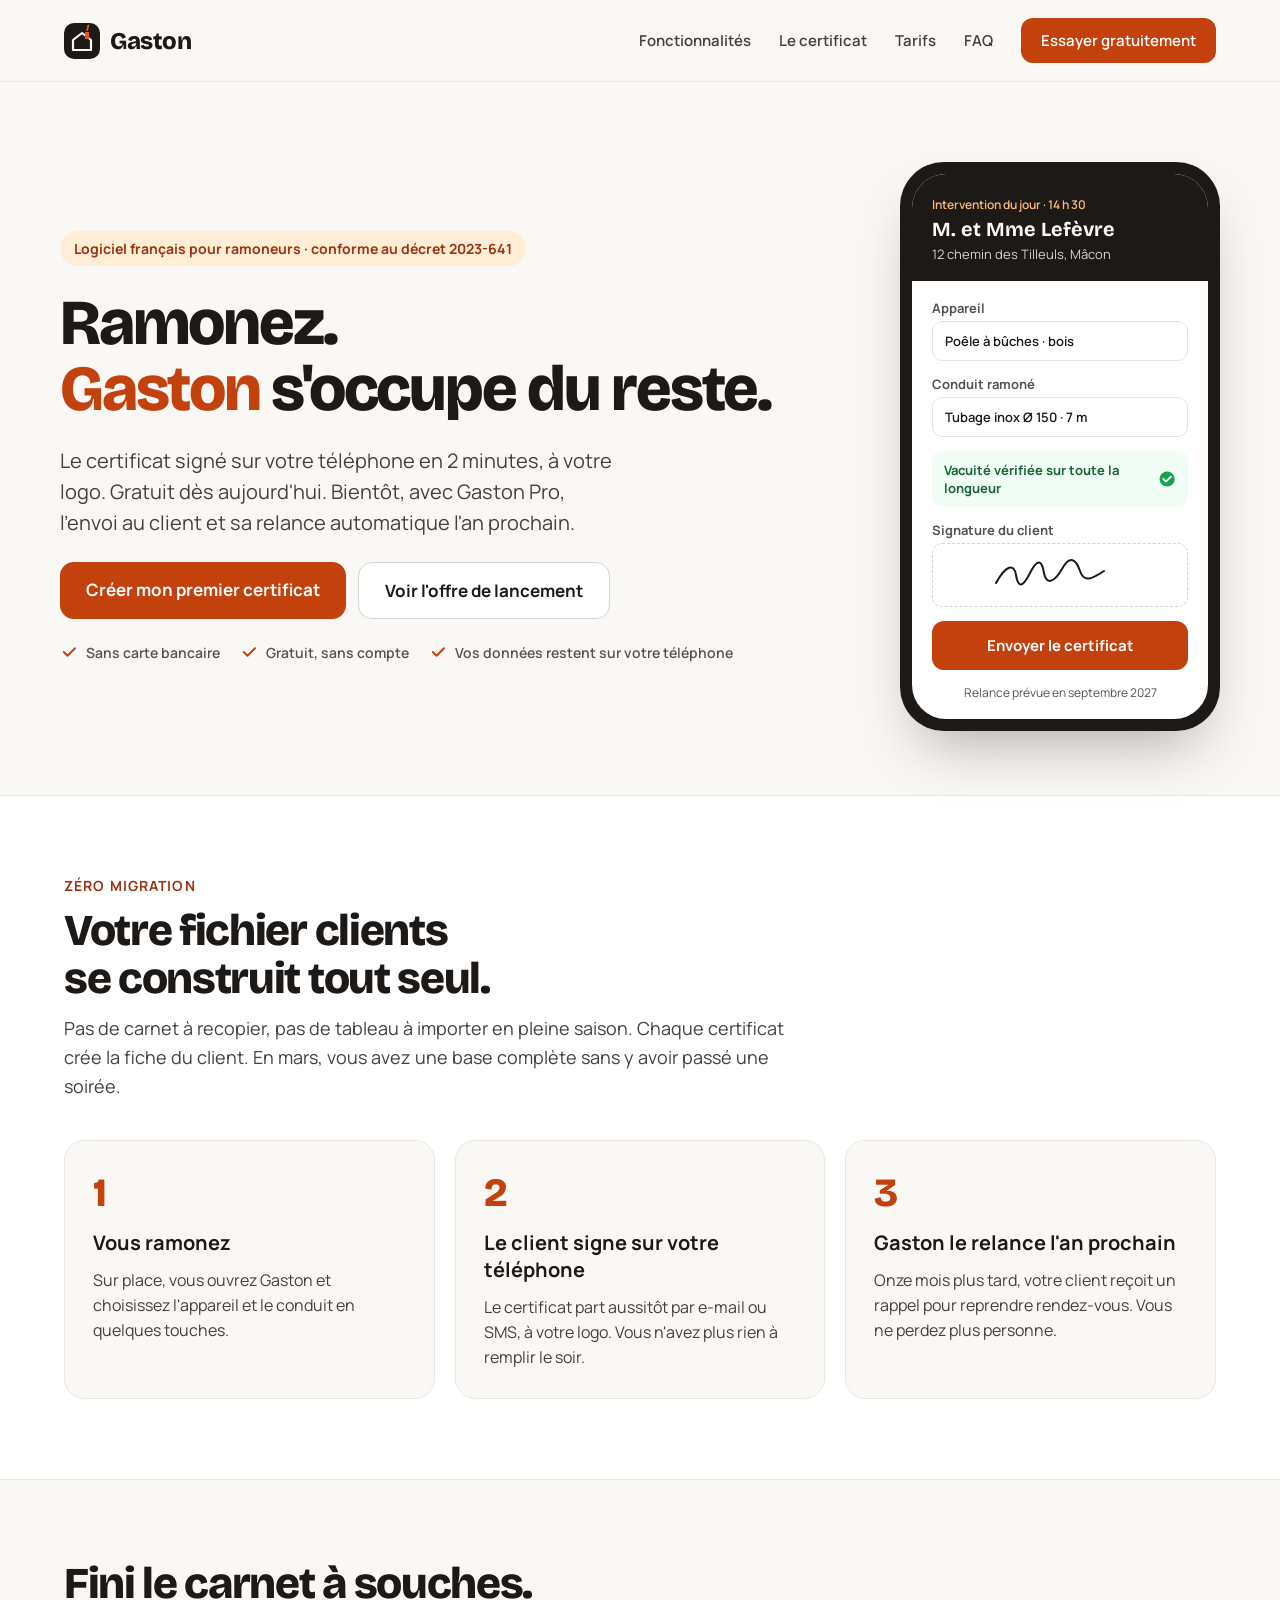
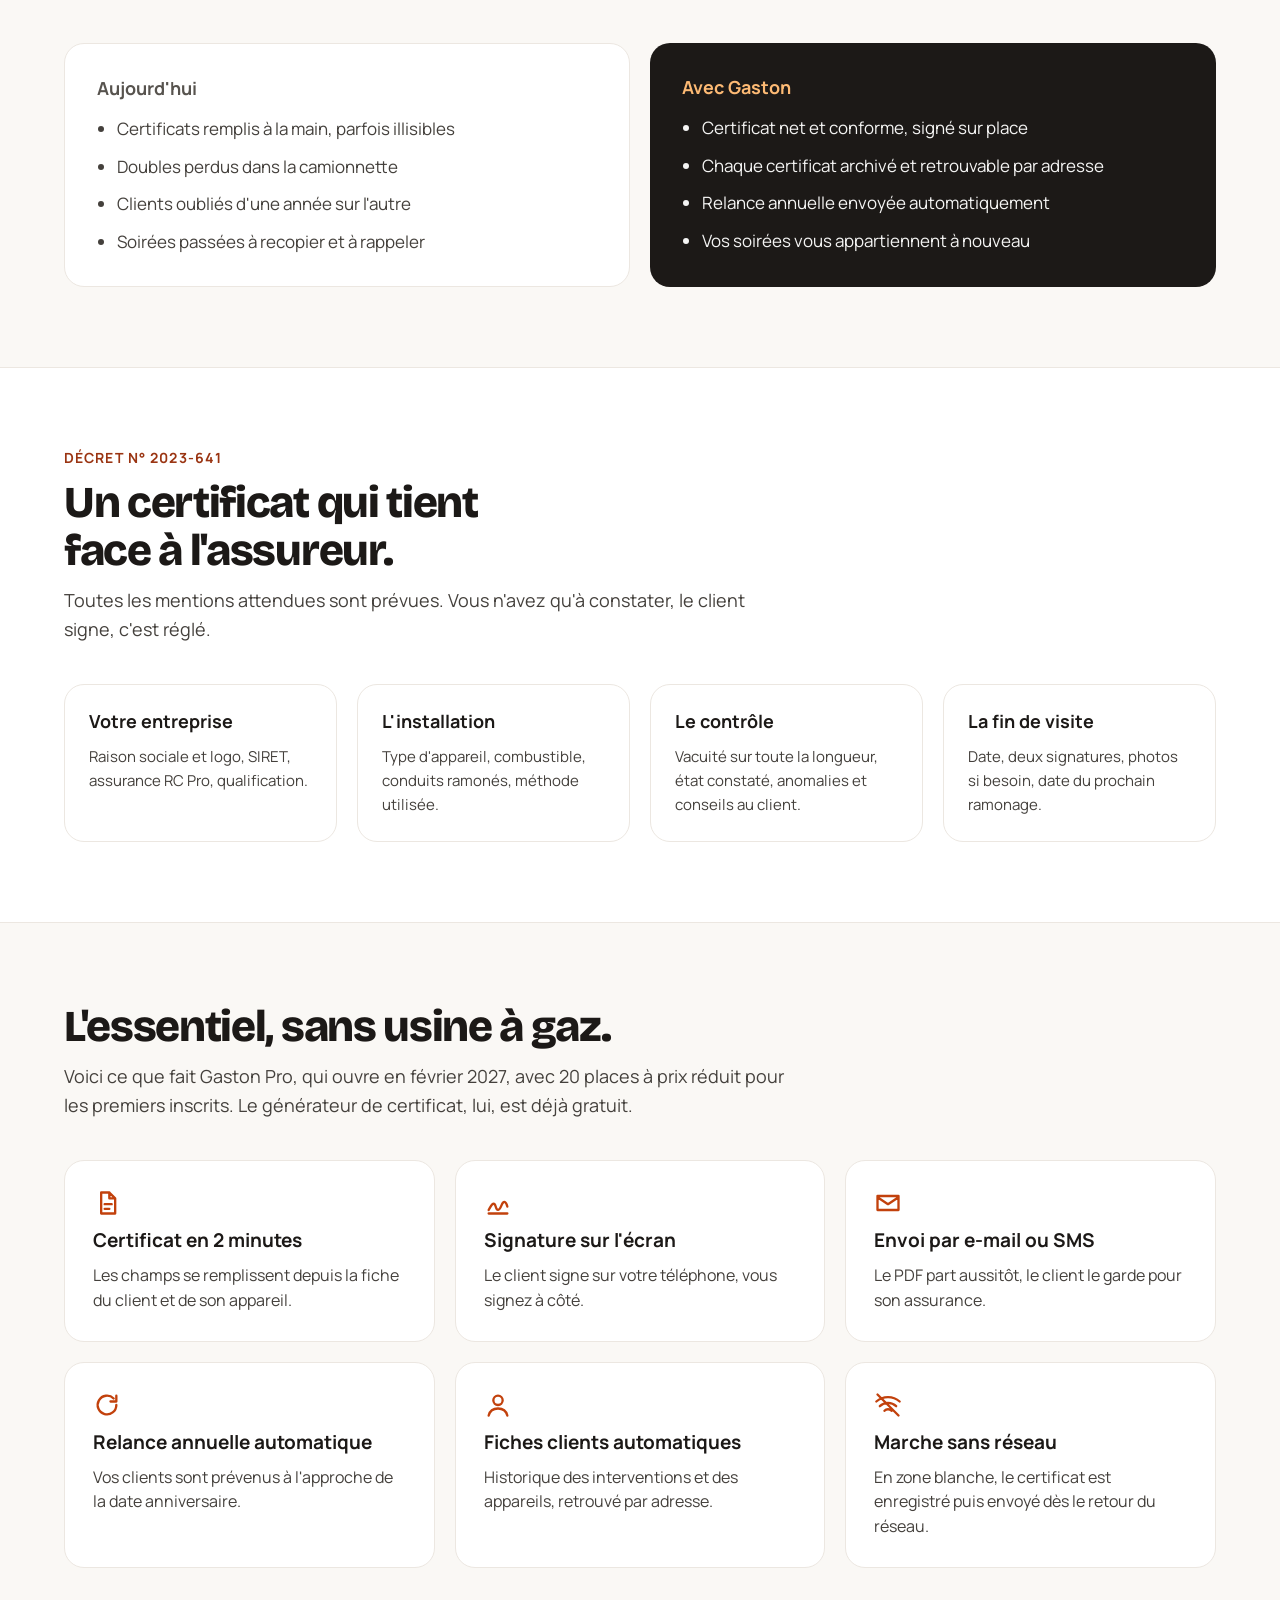
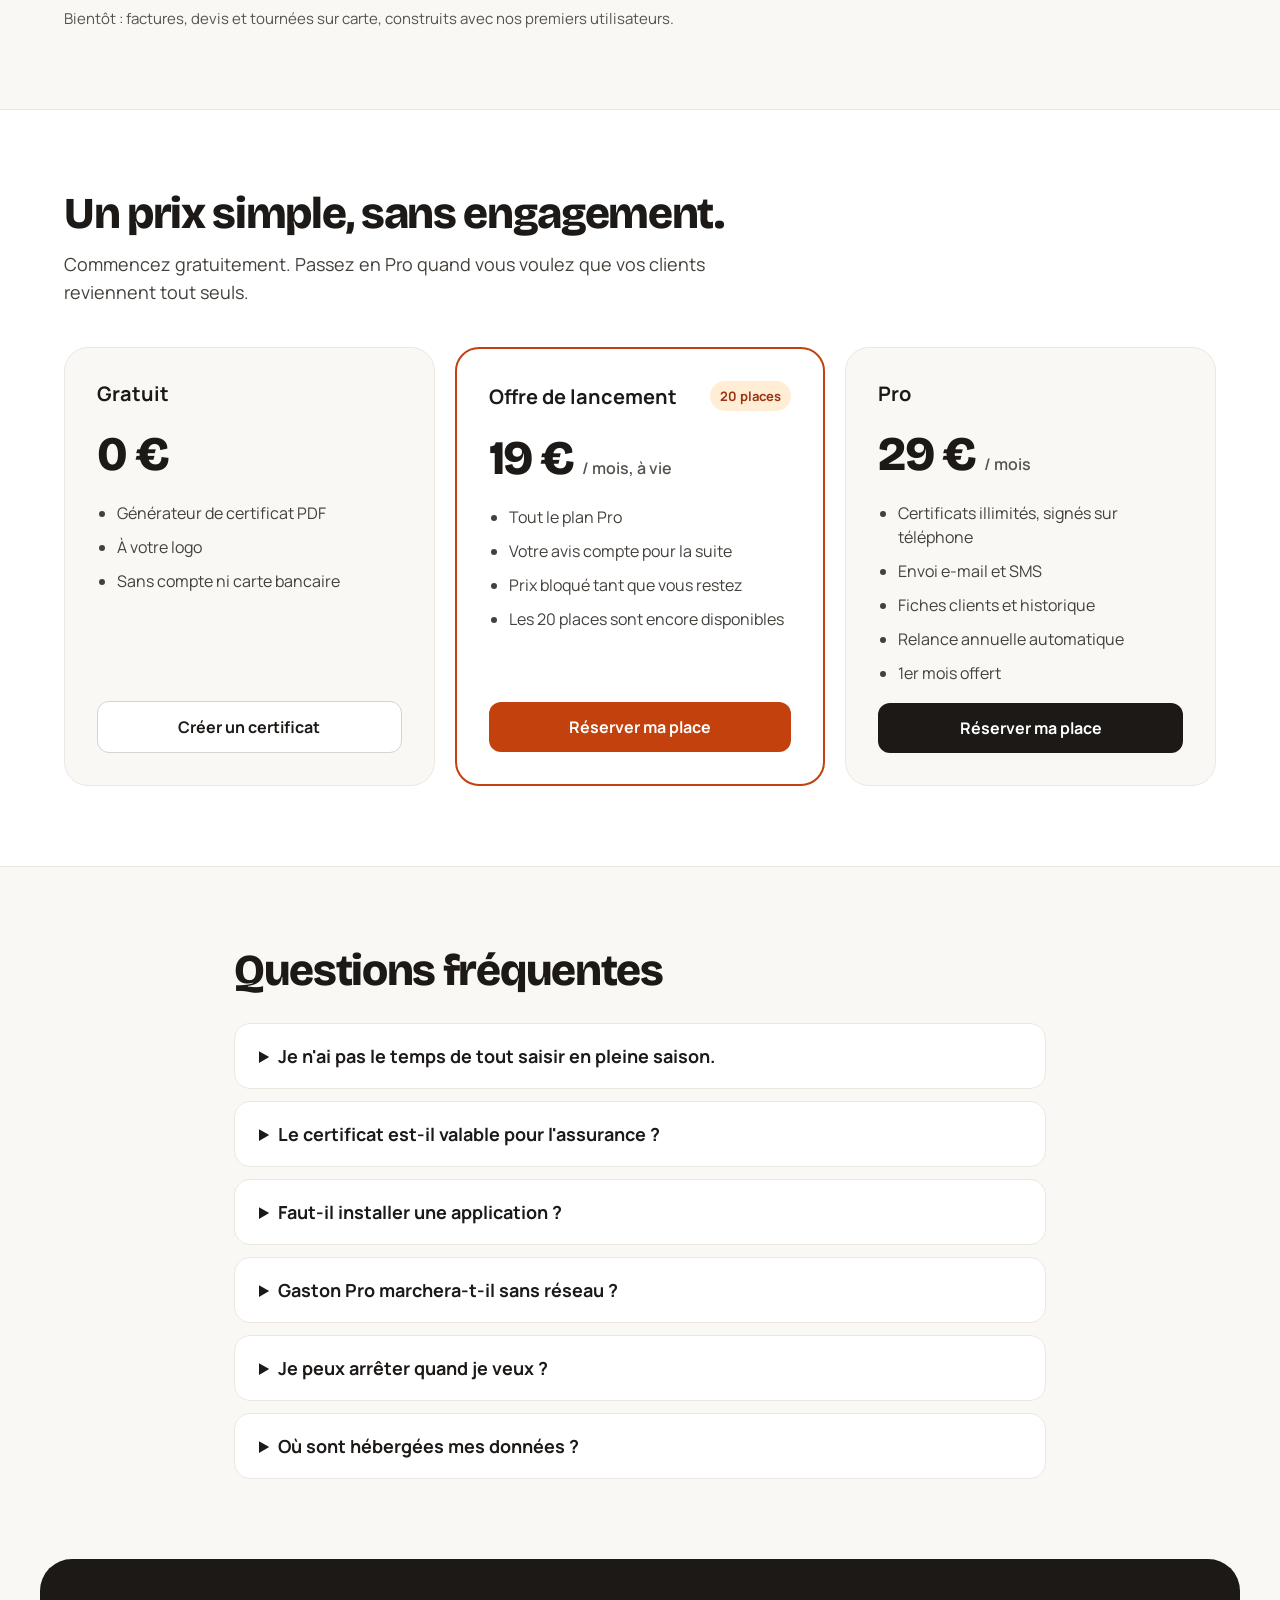
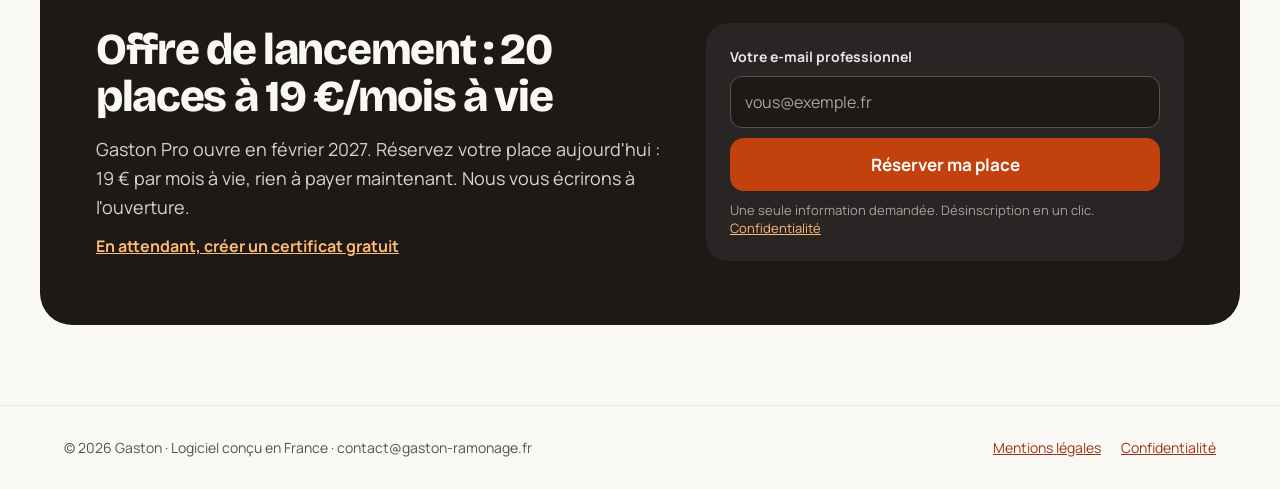
==== commit d8123fcc: "Remplace « fondateur » par « offre de lancement » dans les textes du site Co-Authored-By: Claude Opu" ====
--- a/index.html
+++ b/index.html
@@ -39,7 +39,7 @@
 <p style="margin: 0; font-size: 20px; line-height: 1.55; color: #44403C; max-width: 560px;">Le certificat signé sur votre téléphone en 2 minutes, à votre logo. Gratuit dès aujourd'hui. Bientôt, avec Gaston Pro, l'envoi au client et sa relance automatique l'an prochain.</p>
 <div style="display: flex; flex-wrap: wrap; gap: 12px;">
 <a href="certificat-ramonage-gratuit.html" style="background: #C2410C; color: #FFFFFF; text-decoration: none; font-weight: 700; font-size: 17px; padding: 16px 26px; border-radius: 14px; min-height: 44px; box-sizing: border-box;">Créer mon premier certificat</a>
-<a href="#tarifs" style="background: #FFFFFF; color: #1C1917; text-decoration: none; font-weight: 700; font-size: 17px; padding: 16px 26px; border-radius: 14px; border: 1.5px solid #D6D3D1; min-height: 44px; box-sizing: border-box;">Voir l'offre fondateur</a>
+<a href="#tarifs" style="background: #FFFFFF; color: #1C1917; text-decoration: none; font-weight: 700; font-size: 17px; padding: 16px 26px; border-radius: 14px; border: 1.5px solid #D6D3D1; min-height: 44px; box-sizing: border-box;">Voir l'offre de lancement</a>
 </div>
 <ul style="margin: 0; padding: 0; list-style: none; display: flex; flex-wrap: wrap; gap: 20px; font-size: 14px; font-weight: 600; color: #57534E;">
 <li style="display: flex; align-items: center; gap: 8px;"><svg width="18" height="18" viewBox="0 0 24 24" aria-hidden="true"><path d="M5 12l5 5L20 7" fill="none" stroke="#C2410C" stroke-width="2.5" stroke-linecap="round" stroke-linejoin="round"></path></svg>Sans carte bancaire</li>
@@ -168,7 +168,7 @@
 <section id="fonctionnalites" style="max-width: 1200px; margin: 0 auto; padding: 80px 24px; display: flex; flex-direction: column; gap: 40px;">
 <div style="display: flex; flex-direction: column; gap: 12px; max-width: 720px;">
 <h2 style="margin: 0; font-family: 'Bricolage Grotesque', sans-serif; font-weight: 800; font-size: clamp(30px, 6vw, 44px); line-height: 1.08; letter-spacing: -0.03em;">L'essentiel, sans usine à gaz.</h2>
-<p style="margin: 0; font-size: 18px; line-height: 1.6; color: #44403C;">Voici ce que fait Gaston Pro, ouvert aux 20 fondateurs à partir de février 2027. Le générateur de certificat, lui, est déjà gratuit.</p>
+<p style="margin: 0; font-size: 18px; line-height: 1.6; color: #44403C;">Voici ce que fait Gaston Pro, qui ouvre en février 2027, avec 20 places à prix réduit pour les premiers inscrits. Le générateur de certificat, lui, est déjà gratuit.</p>
 </div>
 <div style="display: flex; flex-wrap: wrap; gap: 20px;">
 <div style="flex: 1 1 340px; background: #FFFFFF; border: 1px solid #ECE7E1; border-radius: 20px; padding: 28px; display: flex; flex-direction: column; gap: 10px;">
@@ -225,7 +225,7 @@
 </div>
 <div style="flex: 1 1 300px; border: 2px solid #C2410C; border-radius: 24px; padding: 32px; display: flex; flex-direction: column; gap: 18px; background: #FFFFFF;">
 <div style="display: flex; justify-content: space-between; align-items: center; gap: 8px;">
-<h3 style="margin: 0; font-size: 20px; font-weight: 700;">Offre fondateur</h3>
+<h3 style="margin: 0; font-size: 20px; font-weight: 700;">Offre de lancement</h3>
 <span style="background: #FFEDD5; color: #9A3412; font-size: 13px; font-weight: 700; padding: 6px 10px; border-radius: 999px;">20 places</span>
 </div>
 <p style="margin: 0; font-family: 'Bricolage Grotesque', sans-serif; font-weight: 800; font-size: clamp(36px, 7vw, 48px); letter-spacing: -0.03em;">19 € <span style="font-family: 'Manrope', sans-serif; font-size: 16px; font-weight: 600; color: #57534E; letter-spacing: 0;">/ mois, à vie</span></p>
@@ -284,11 +284,11 @@
 </div>
 </section>
 
-<!-- Réservation fondateur -->
+<!-- Offre de lancement (réservation) -->
 <section id="fondateur" class="final">
 <div class="final-box">
 <div class="final-text">
-<h2>Devenez l'un des 20 fondateurs</h2>
+<h2>Offre de lancement : 20 places à 19 €/mois à vie</h2>
 <p>Gaston Pro ouvre en février 2027. Réservez votre place aujourd'hui : 19 € par mois à vie, rien à payer maintenant. Nous vous écrirons à l'ouverture.</p>
 <a class="final-link" href="certificat-ramonage-gratuit.html">En attendant, créer un certificat gratuit</a>
 </div>
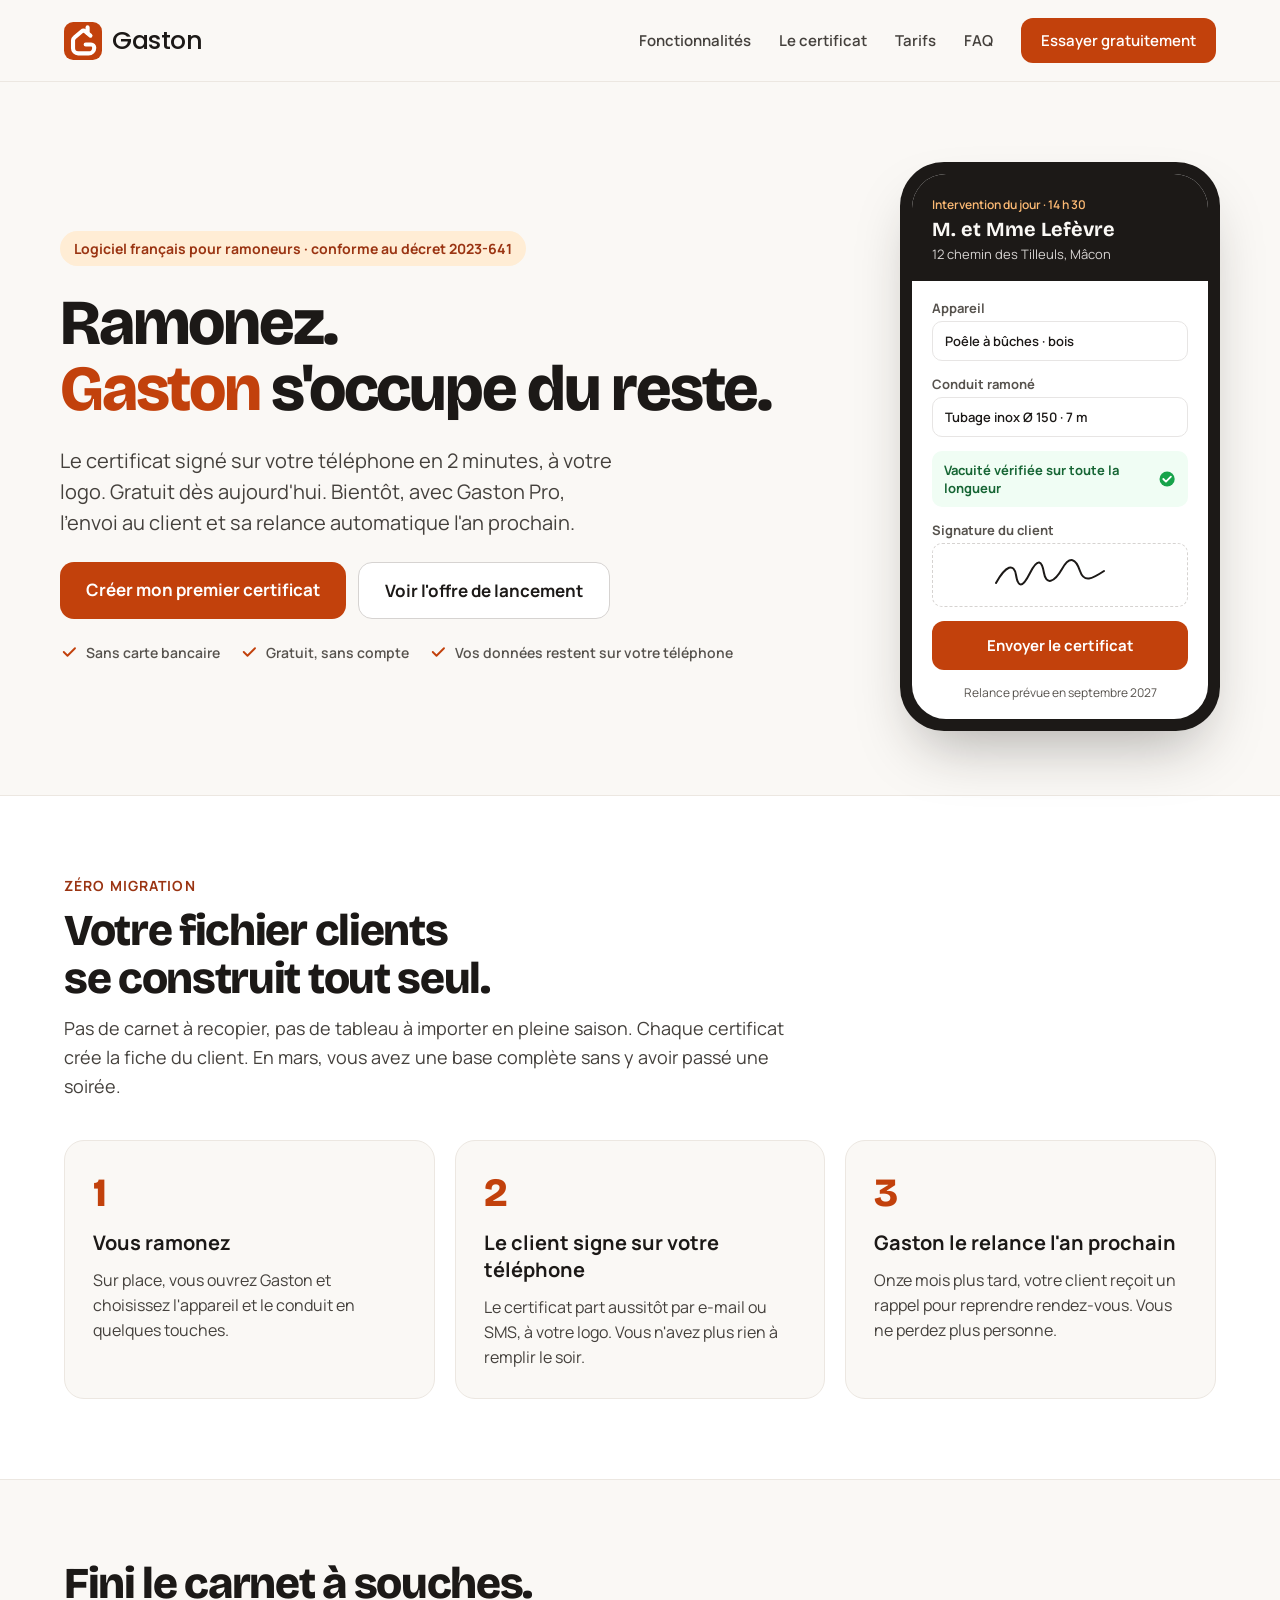
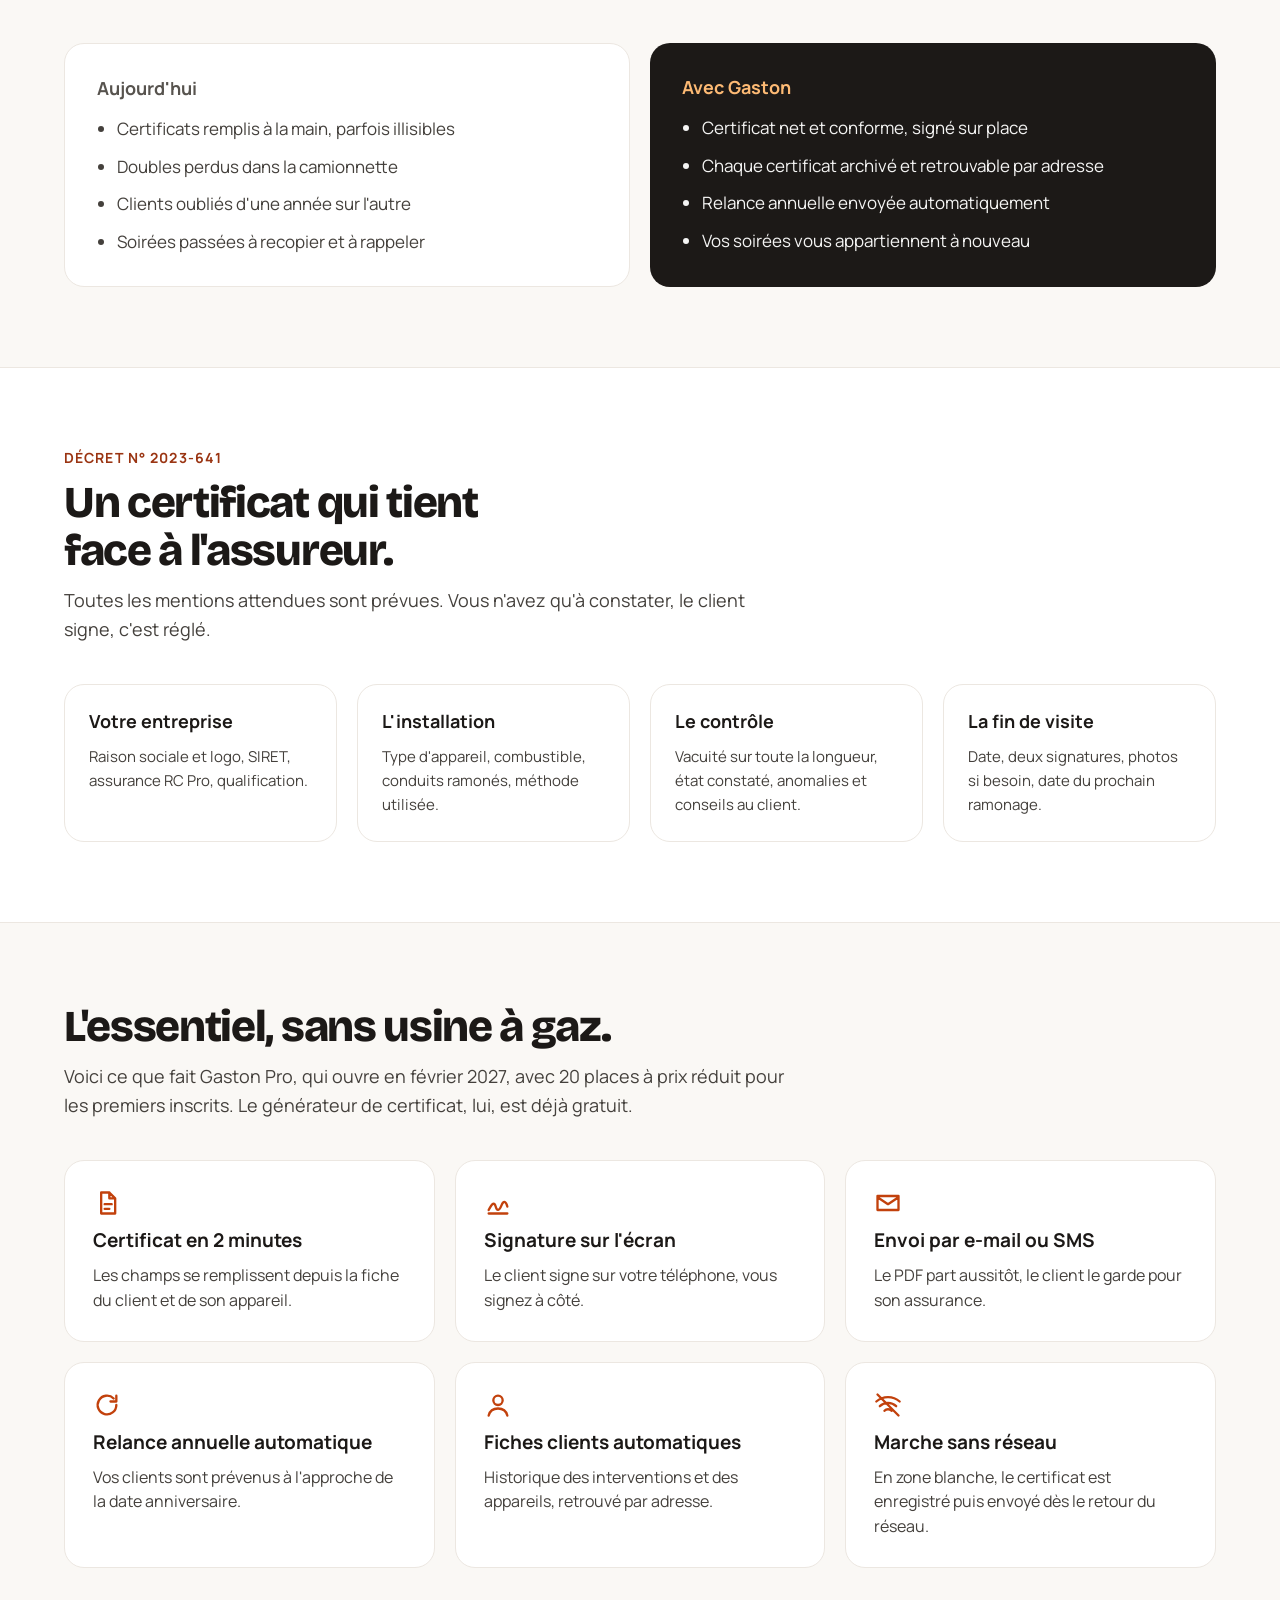
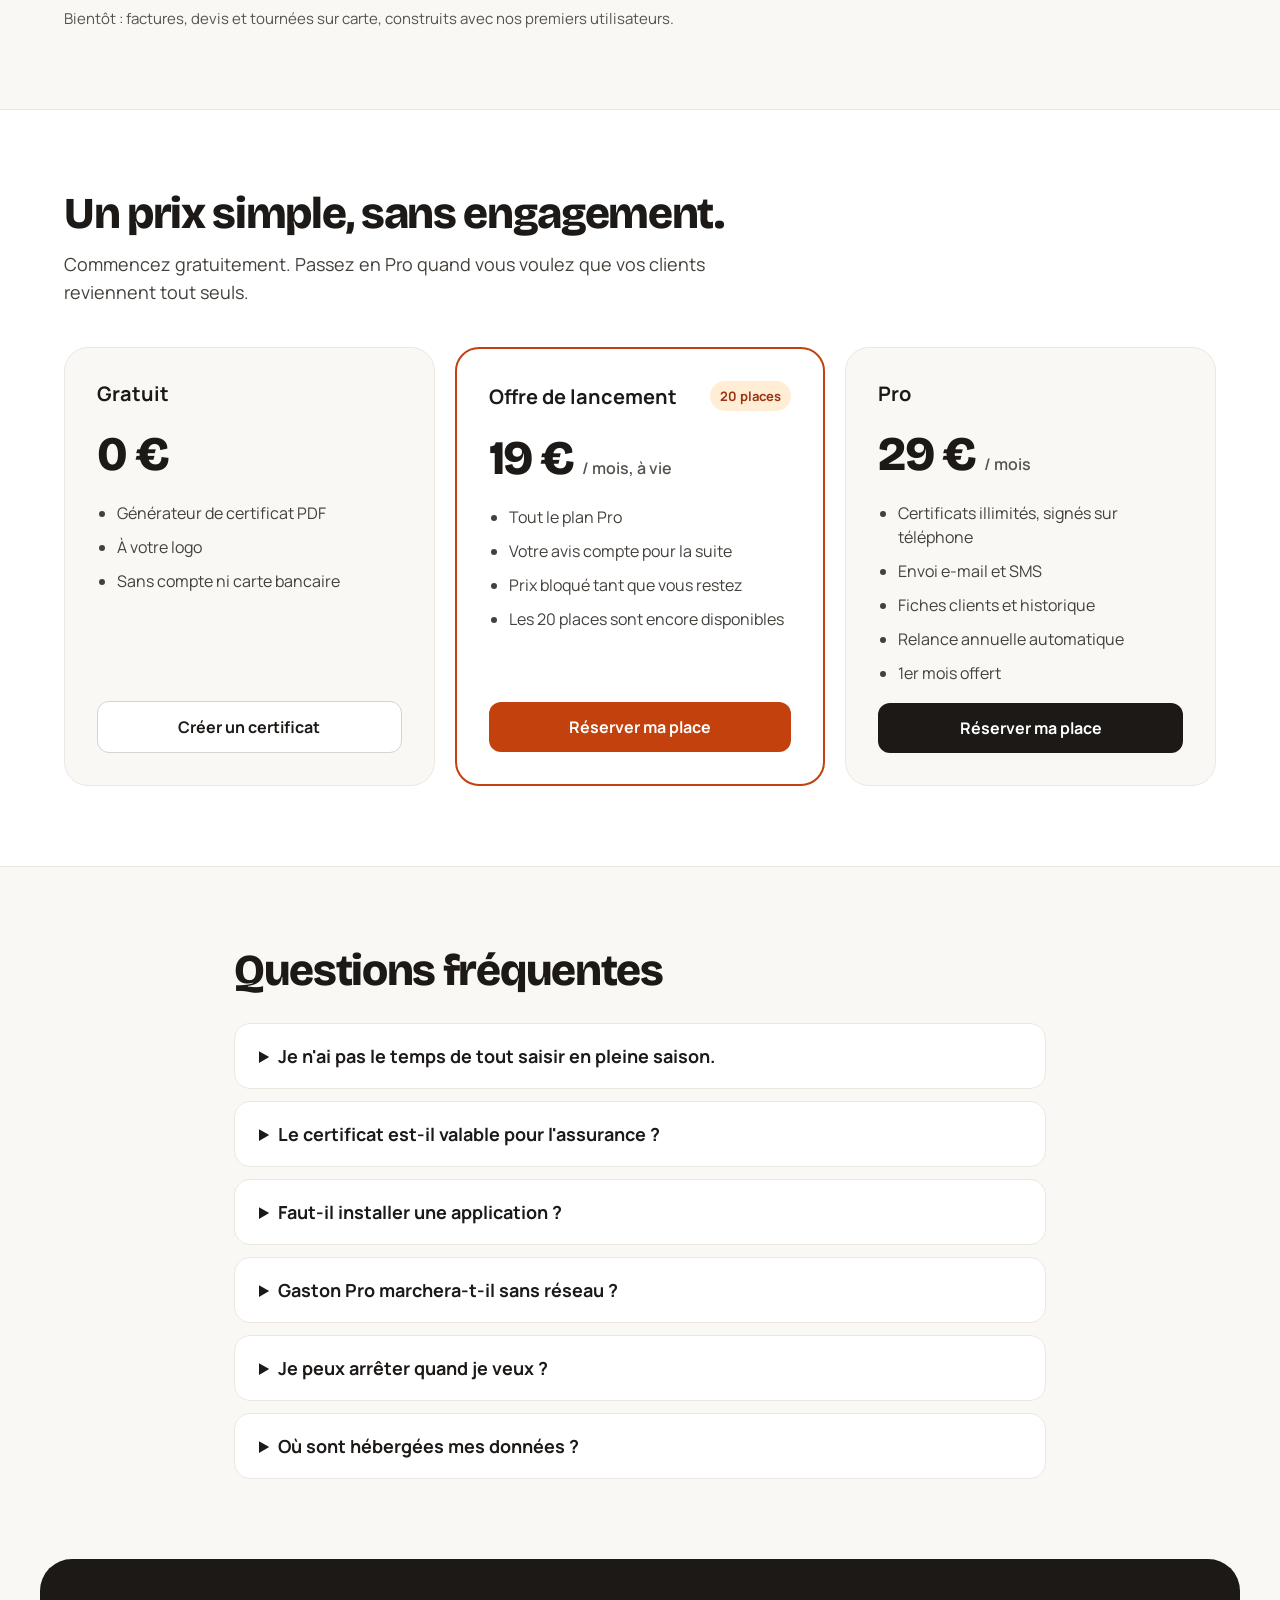
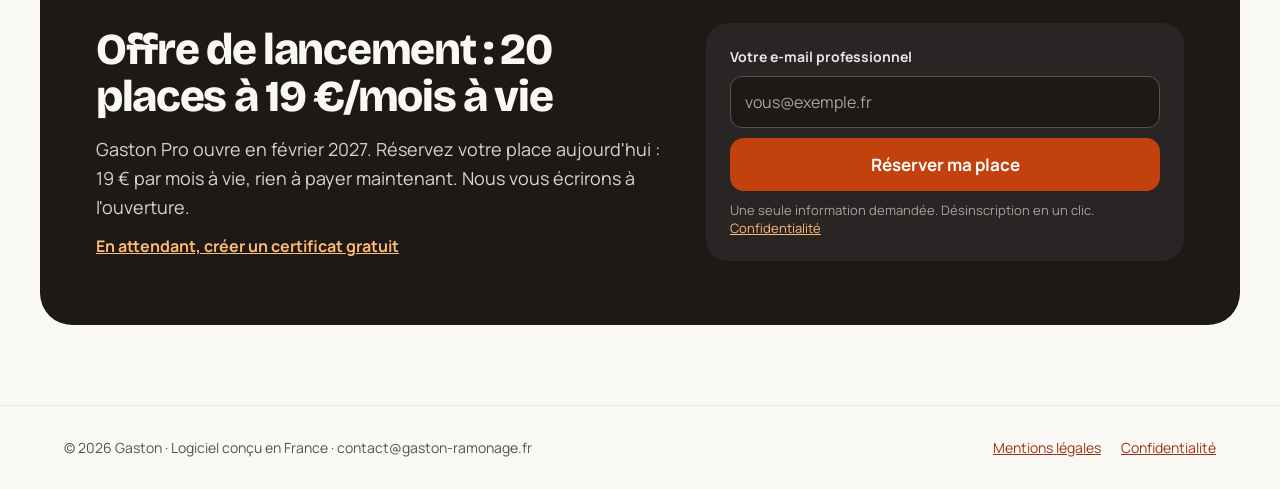
==== commit 8688746d: "Nouveau logo Gaston (maison + G en un trait), favicon et icône Apple Co-Authored-By: Claude Opus 5.5" ====
--- a/index.html
+++ b/index.html
@@ -4,6 +4,9 @@
 <meta charset="utf-8">
 <meta name="viewport" content="width=device-width, initial-scale=1">
 <title>Gaston | Logiciel pour ramoneurs : certificat de ramonage en 2 minutes</title>
+<link rel="icon" href="/favicon.svg" type="image/svg+xml">
+<link rel="apple-touch-icon" href="/apple-touch-icon.png">
+<link rel="stylesheet" href="https://fonts.googleapis.com/css2?family=Poppins:wght@500&display=swap">
 <meta name="description" content="Certificat de ramonage signé sur votre téléphone, conforme au décret 2023-641, à votre logo. Générateur gratuit, et bientôt la relance automatique de vos clients.">
 <meta name="theme-color" content="#1C1917">
 <link rel="preconnect" href="https://fonts.googleapis.com">
@@ -18,8 +21,8 @@
 <header style="border-bottom: 1px solid #ECE7E1; background: #FAF8F5;">
 <div style="max-width: 1200px; margin: 0 auto; padding: 18px 24px; display: flex; flex-wrap: wrap; align-items: center; justify-content: space-between; gap: 16px;">
 <a href="/" style="display: flex; align-items: center; gap: 10px; text-decoration: none; color: #1C1917;">
-<svg width="36" height="36" viewBox="0 0 36 36" aria-hidden="true"><rect width="36" height="36" rx="10" fill="#1C1917"></rect><path d="M9 27V17l9-7 9 7v10z" fill="none" stroke="#FAF8F5" stroke-width="2.2" stroke-linejoin="round"></path><rect x="21" y="9" width="4" height="7" fill="#EA580C"></rect><path d="M23 7c1.5-1.5 0-3 1.5-4.5" fill="none" stroke="#EA580C" stroke-width="1.8" stroke-linecap="round"></path></svg>
-<span style="font-family: 'Bricolage Grotesque', sans-serif; font-weight: 800; font-size: 24px; letter-spacing: -0.02em;">Gaston</span>
+<svg width="38" height="38" viewBox="0 0 240 240" aria-hidden="true"><rect width="240" height="240" rx="58" fill="#C2410C"/><g transform="translate(3 4)" fill="none" stroke="#FFFFFF" stroke-width="26" stroke-linecap="round" stroke-linejoin="round"><path d="M134 138 H168 A20 20 0 0 1 188 158 A36 36 0 0 1 152 194 H86 A32 32 0 0 1 54 162 V112 Q54 101 63 94 L108 56 Q120 46 132 56 L164 82"/><path d="M146 66 V30"/></g></svg>
+<span style="font-family: 'Poppins', 'Manrope', sans-serif; font-weight: 500; font-size: 25px; letter-spacing: -0.02em;">Gaston</span>
 </a>
 <nav aria-label="Navigation principale" style="display: flex; flex-wrap: wrap; align-items: center; gap: 28px; font-size: 15px; font-weight: 600;">
 <a href="#fonctionnalites" style="color: #44403C; text-decoration: none;">Fonctionnalités</a>
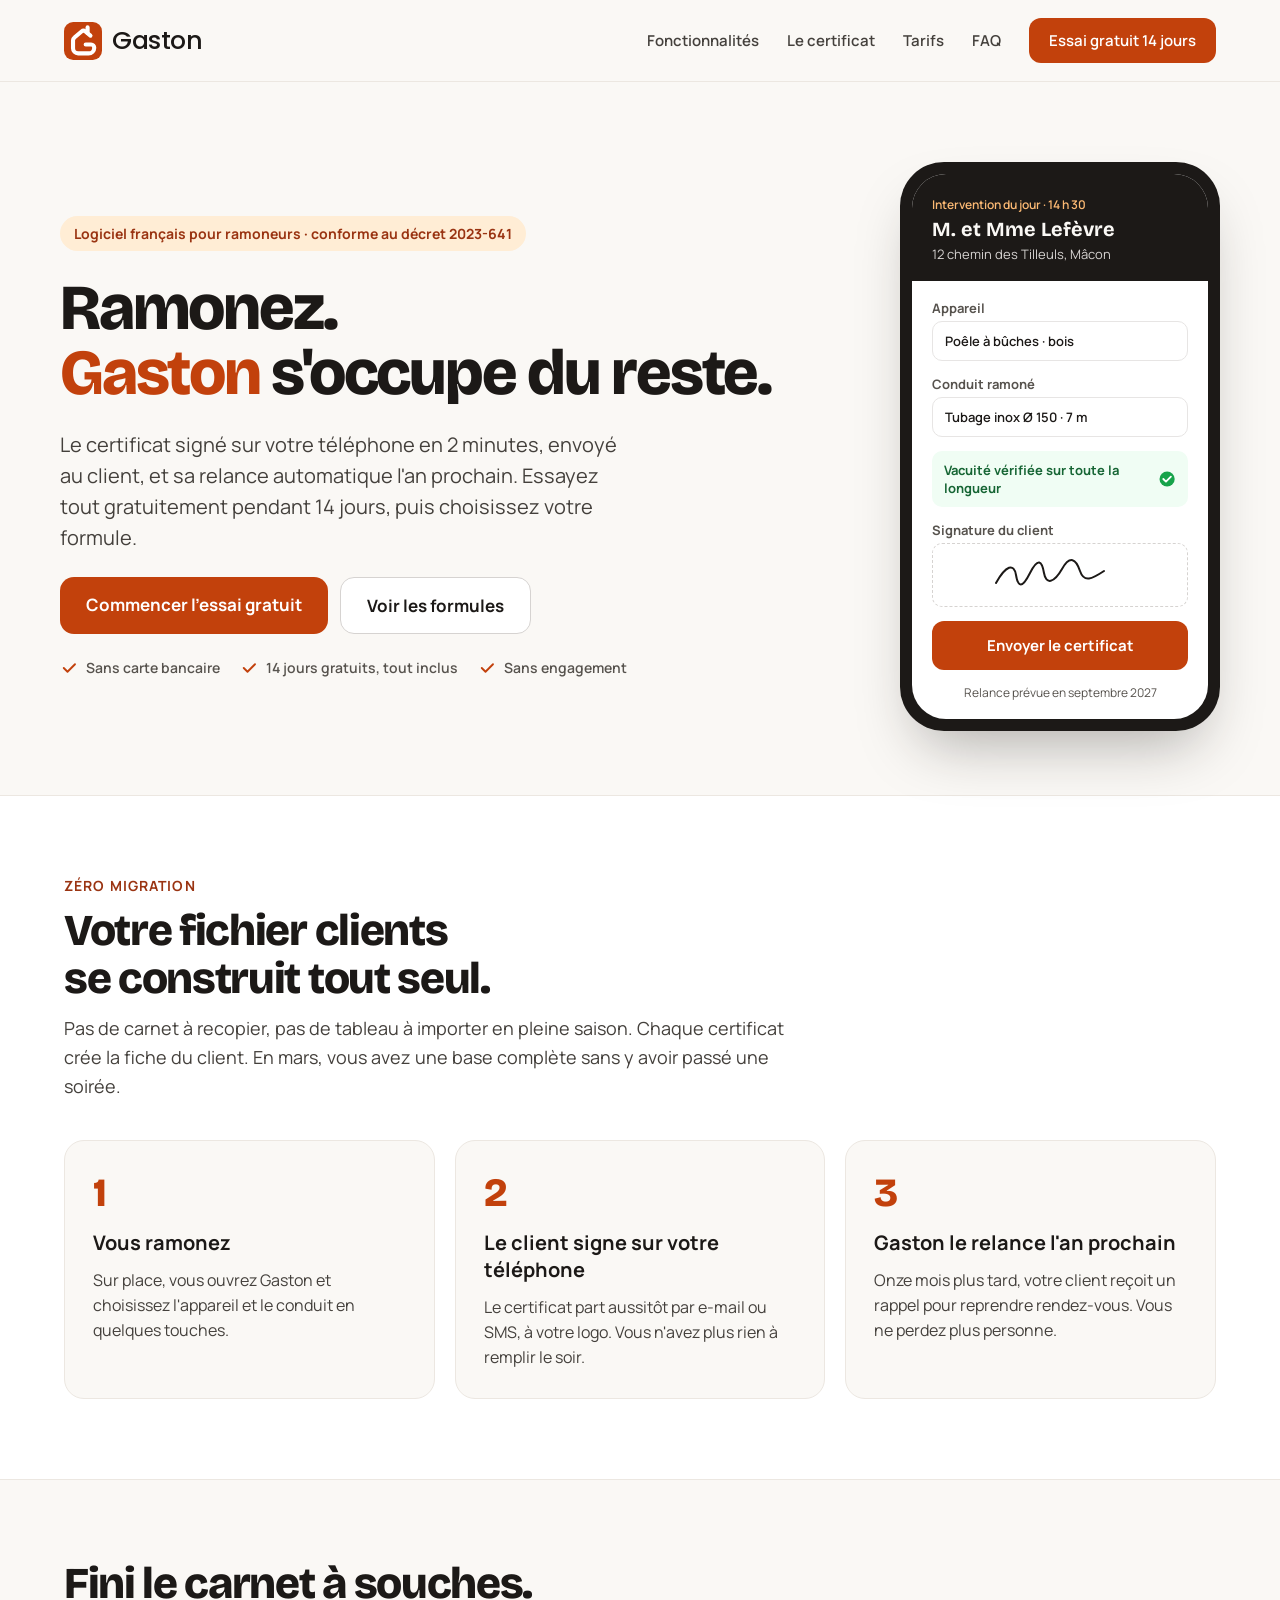
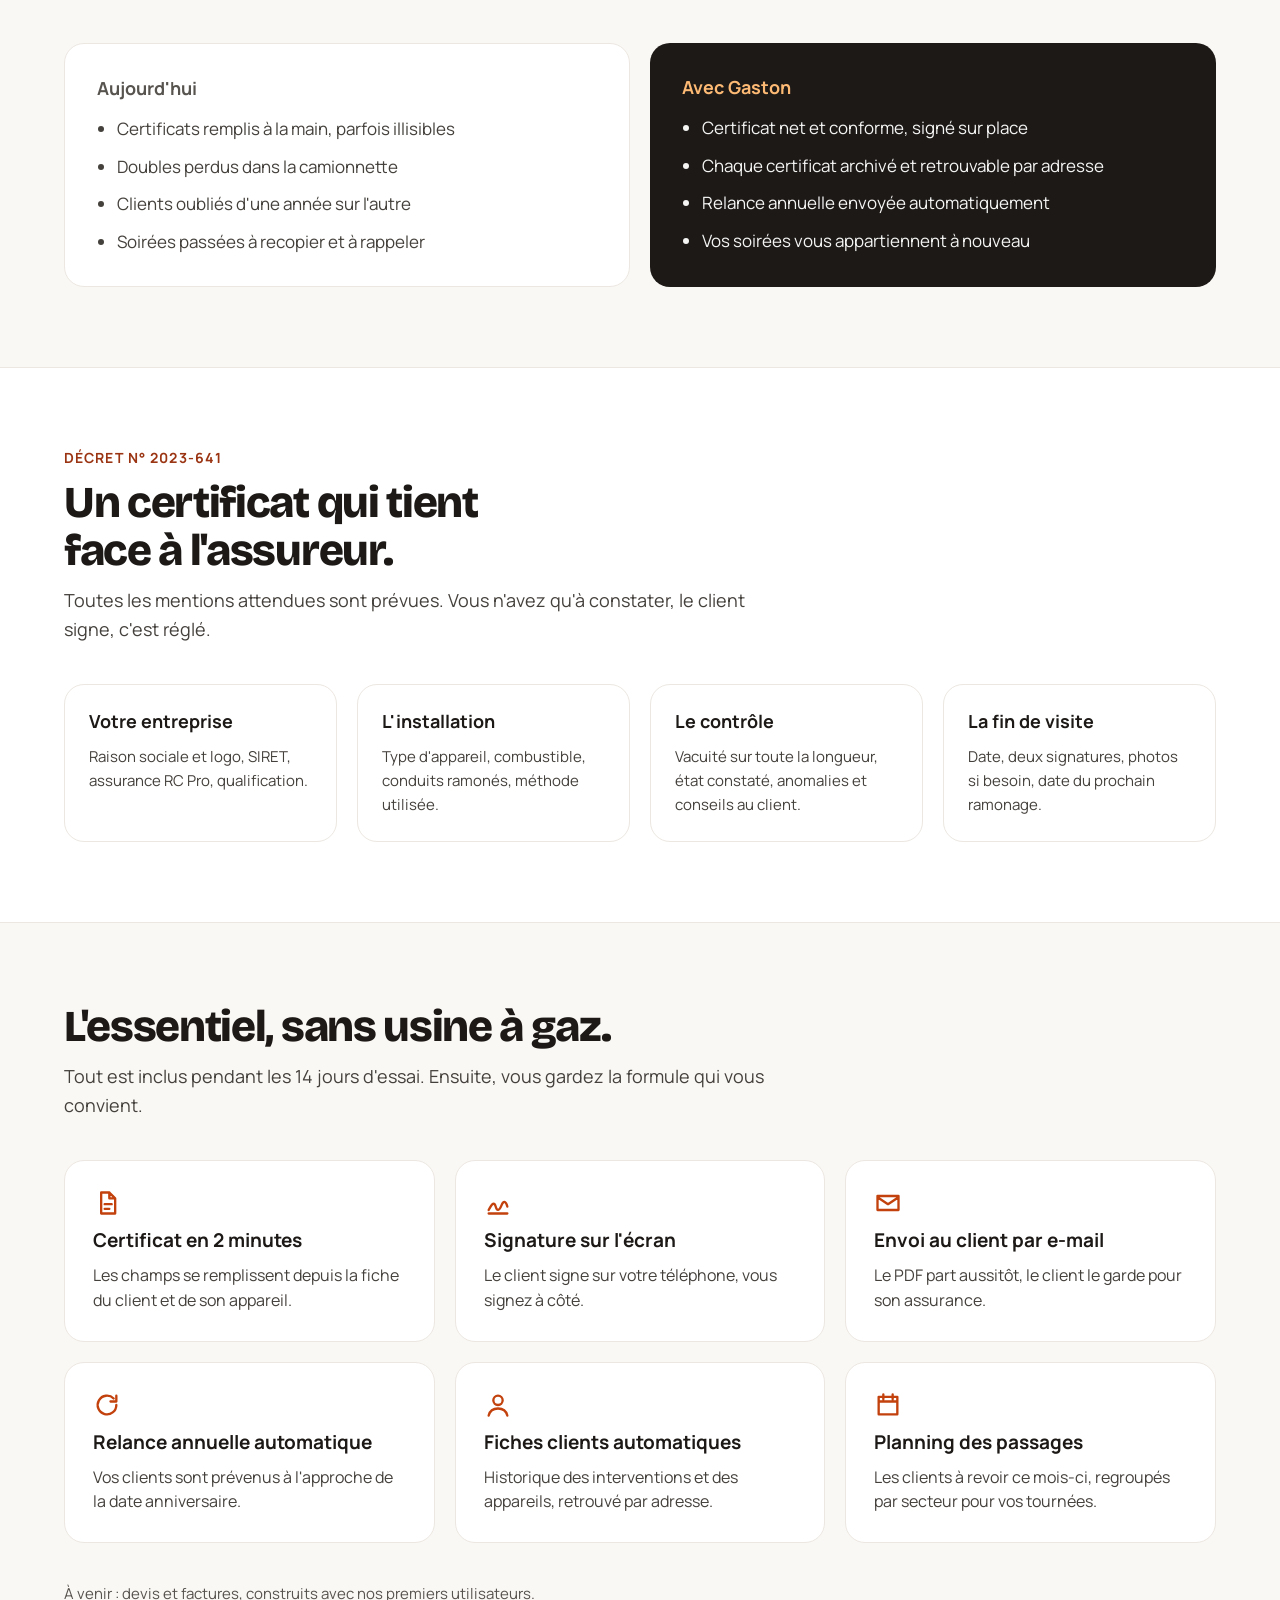
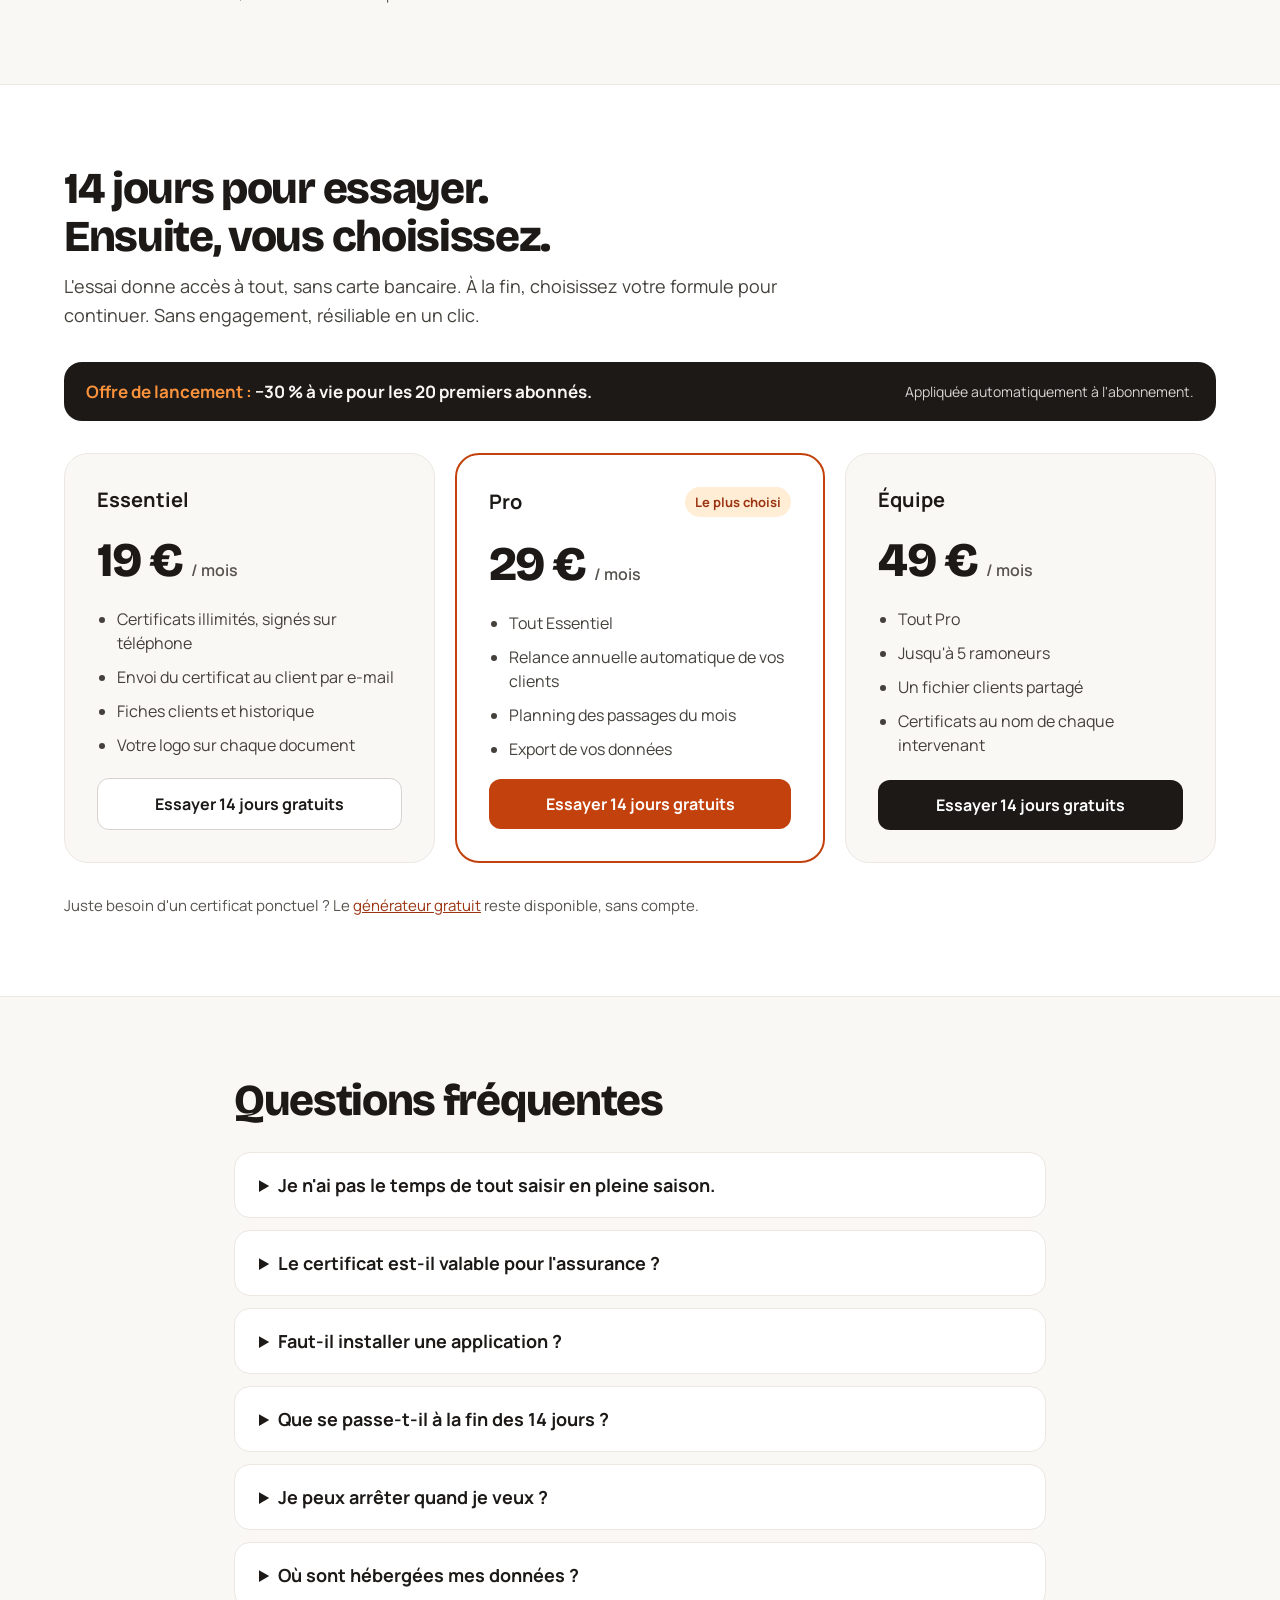
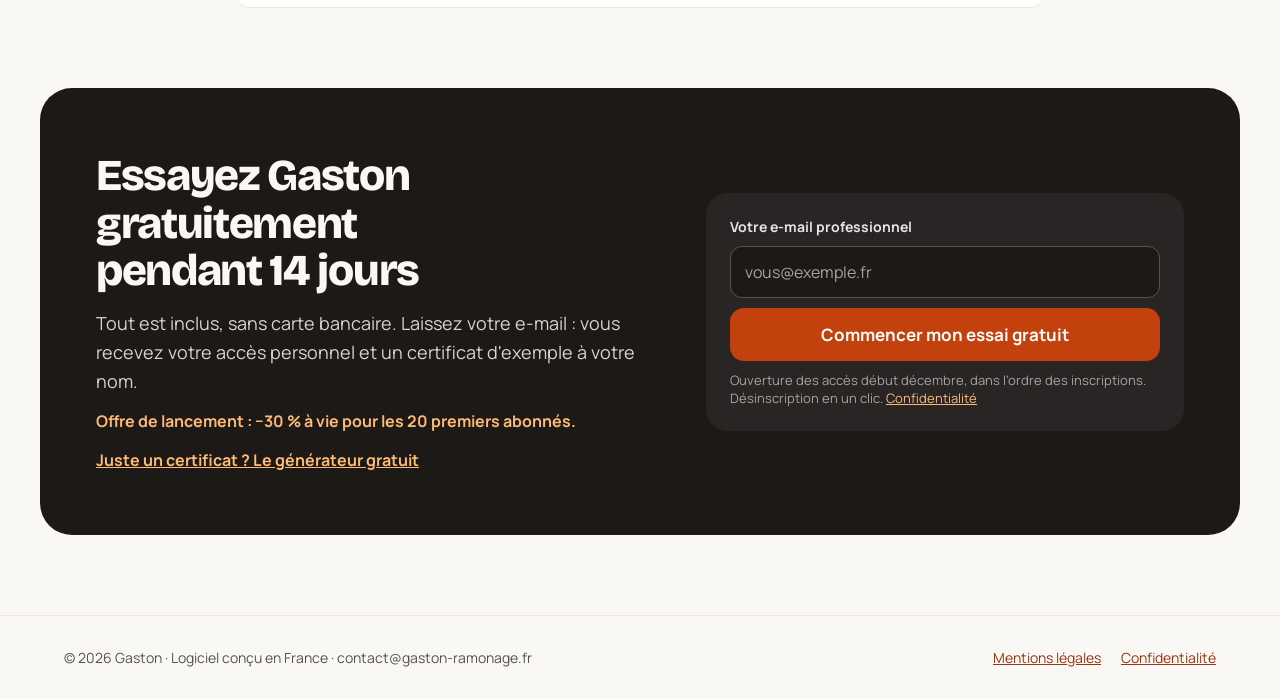
==== commit 46aad9d7: "Essai gratuit 14 jours, 3 formules, offre -30 % pour les 20 premiers Co-Authored-By: Claude Opus 5.5" ====
--- a/index.html
+++ b/index.html
@@ -7,7 +7,7 @@
 <link rel="icon" href="/favicon.svg" type="image/svg+xml">
 <link rel="apple-touch-icon" href="/apple-touch-icon.png">
 <link rel="stylesheet" href="https://fonts.googleapis.com/css2?family=Poppins:wght@500&display=swap">
-<meta name="description" content="Certificat de ramonage signé sur votre téléphone, conforme au décret 2023-641, à votre logo. Générateur gratuit, et bientôt la relance automatique de vos clients.">
+<meta name="description" content="Le logiciel des ramoneurs : certificat signé sur téléphone, fichier clients et relance annuelle automatique. Essai gratuit 14 jours, sans carte bancaire.">
 <meta name="theme-color" content="#1C1917">
 <link rel="preconnect" href="https://fonts.googleapis.com">
 <link rel="preconnect" href="https://fonts.gstatic.com" crossorigin>
@@ -29,7 +29,7 @@
 <a href="#certificat" style="color: #44403C; text-decoration: none;">Le certificat</a>
 <a href="#tarifs" style="color: #44403C; text-decoration: none;">Tarifs</a>
 <a href="#faq" style="color: #44403C; text-decoration: none;">FAQ</a>
-<a href="#fondateur" style="background: #C2410C; color: #FFFFFF; text-decoration: none; padding: 12px 20px; border-radius: 12px; min-height: 44px; box-sizing: border-box; display: inline-flex; align-items: center;">Essayer gratuitement</a>
+<a href="#essai" style="background: #C2410C; color: #FFFFFF; text-decoration: none; padding: 12px 20px; border-radius: 12px; min-height: 44px; box-sizing: border-box; display: inline-flex; align-items: center;">Essai gratuit 14 jours</a>
 </nav>
 </div>
 </header>
@@ -39,15 +39,15 @@
 <div style="flex: 1 1 480px; min-width: 0; display: flex; flex-direction: column; gap: 24px;">
 <p style="margin: 0; align-self: flex-start; background: #FFEDD5; color: #9A3412; font-size: 14px; font-weight: 700; padding: 8px 14px; border-radius: 999px;">Logiciel français pour ramoneurs · conforme au décret 2023-641</p>
 <h1 style="margin: 0; font-family: 'Bricolage Grotesque', sans-serif; font-weight: 800; font-size: clamp(40px, 9vw, 64px); line-height: 1.02; letter-spacing: -0.035em;">Ramonez.<br><span style="color: #C2410C;">Gaston</span> s'occupe du reste.</h1>
-<p style="margin: 0; font-size: 20px; line-height: 1.55; color: #44403C; max-width: 560px;">Le certificat signé sur votre téléphone en 2 minutes, à votre logo. Gratuit dès aujourd'hui. Bientôt, avec Gaston Pro, l'envoi au client et sa relance automatique l'an prochain.</p>
+<p style="margin: 0; font-size: 20px; line-height: 1.55; color: #44403C; max-width: 560px;">Le certificat signé sur votre téléphone en 2 minutes, envoyé au client, et sa relance automatique l'an prochain. Essayez tout gratuitement pendant 14 jours, puis choisissez votre formule.</p>
 <div style="display: flex; flex-wrap: wrap; gap: 12px;">
-<a href="certificat-ramonage-gratuit.html" style="background: #C2410C; color: #FFFFFF; text-decoration: none; font-weight: 700; font-size: 17px; padding: 16px 26px; border-radius: 14px; min-height: 44px; box-sizing: border-box;">Créer mon premier certificat</a>
-<a href="#tarifs" style="background: #FFFFFF; color: #1C1917; text-decoration: none; font-weight: 700; font-size: 17px; padding: 16px 26px; border-radius: 14px; border: 1.5px solid #D6D3D1; min-height: 44px; box-sizing: border-box;">Voir l'offre de lancement</a>
+<a href="#essai" style="background: #C2410C; color: #FFFFFF; text-decoration: none; font-weight: 700; font-size: 17px; padding: 16px 26px; border-radius: 14px; min-height: 44px; box-sizing: border-box;">Commencer l'essai gratuit</a>
+<a href="#tarifs" style="background: #FFFFFF; color: #1C1917; text-decoration: none; font-weight: 700; font-size: 17px; padding: 16px 26px; border-radius: 14px; border: 1.5px solid #D6D3D1; min-height: 44px; box-sizing: border-box;">Voir les formules</a>
 </div>
 <ul style="margin: 0; padding: 0; list-style: none; display: flex; flex-wrap: wrap; gap: 20px; font-size: 14px; font-weight: 600; color: #57534E;">
 <li style="display: flex; align-items: center; gap: 8px;"><svg width="18" height="18" viewBox="0 0 24 24" aria-hidden="true"><path d="M5 12l5 5L20 7" fill="none" stroke="#C2410C" stroke-width="2.5" stroke-linecap="round" stroke-linejoin="round"></path></svg>Sans carte bancaire</li>
-<li style="display: flex; align-items: center; gap: 8px;"><svg width="18" height="18" viewBox="0 0 24 24" aria-hidden="true"><path d="M5 12l5 5L20 7" fill="none" stroke="#C2410C" stroke-width="2.5" stroke-linecap="round" stroke-linejoin="round"></path></svg>Gratuit, sans compte</li>
-<li style="display: flex; align-items: center; gap: 8px;"><svg width="18" height="18" viewBox="0 0 24 24" aria-hidden="true"><path d="M5 12l5 5L20 7" fill="none" stroke="#C2410C" stroke-width="2.5" stroke-linecap="round" stroke-linejoin="round"></path></svg>Vos données restent sur votre téléphone</li>
+<li style="display: flex; align-items: center; gap: 8px;"><svg width="18" height="18" viewBox="0 0 24 24" aria-hidden="true"><path d="M5 12l5 5L20 7" fill="none" stroke="#C2410C" stroke-width="2.5" stroke-linecap="round" stroke-linejoin="round"></path></svg>14 jours gratuits, tout inclus</li>
+<li style="display: flex; align-items: center; gap: 8px;"><svg width="18" height="18" viewBox="0 0 24 24" aria-hidden="true"><path d="M5 12l5 5L20 7" fill="none" stroke="#C2410C" stroke-width="2.5" stroke-linecap="round" stroke-linejoin="round"></path></svg>Sans engagement</li>
 </ul>
 </div>
 
@@ -171,7 +171,7 @@
 <section id="fonctionnalites" style="max-width: 1200px; margin: 0 auto; padding: 80px 24px; display: flex; flex-direction: column; gap: 40px;">
 <div style="display: flex; flex-direction: column; gap: 12px; max-width: 720px;">
 <h2 style="margin: 0; font-family: 'Bricolage Grotesque', sans-serif; font-weight: 800; font-size: clamp(30px, 6vw, 44px); line-height: 1.08; letter-spacing: -0.03em;">L'essentiel, sans usine à gaz.</h2>
-<p style="margin: 0; font-size: 18px; line-height: 1.6; color: #44403C;">Voici ce que fait Gaston Pro, qui ouvre en février 2027, avec 20 places à prix réduit pour les premiers inscrits. Le générateur de certificat, lui, est déjà gratuit.</p>
+<p style="margin: 0; font-size: 18px; line-height: 1.6; color: #44403C;">Tout est inclus pendant les 14 jours d'essai. Ensuite, vous gardez la formule qui vous convient.</p>
 </div>
 <div style="display: flex; flex-wrap: wrap; gap: 20px;">
 <div style="flex: 1 1 340px; background: #FFFFFF; border: 1px solid #ECE7E1; border-radius: 20px; padding: 28px; display: flex; flex-direction: column; gap: 10px;">
@@ -186,7 +186,7 @@
 </div>
 <div style="flex: 1 1 340px; background: #FFFFFF; border: 1px solid #ECE7E1; border-radius: 20px; padding: 28px; display: flex; flex-direction: column; gap: 10px;">
 <svg width="28" height="28" viewBox="0 0 24 24" aria-hidden="true"><path d="M3 6h18v12H3z M3 7l9 6 9-6" fill="none" stroke="#C2410C" stroke-width="2" stroke-linejoin="round"></path></svg>
-<h3 style="margin: 0; font-size: 19px; font-weight: 700;">Envoi par e-mail ou SMS</h3>
+<h3 style="margin: 0; font-size: 19px; font-weight: 700;">Envoi au client par e-mail</h3>
 <p style="margin: 0; font-size: 16px; line-height: 1.55; color: #44403C;">Le PDF part aussitôt, le client le garde pour son assurance.</p>
 </div>
 <div style="flex: 1 1 340px; background: #FFFFFF; border: 1px solid #ECE7E1; border-radius: 20px; padding: 28px; display: flex; flex-direction: column; gap: 10px;">
@@ -200,59 +200,46 @@
 <p style="margin: 0; font-size: 16px; line-height: 1.55; color: #44403C;">Historique des interventions et des appareils, retrouvé par adresse.</p>
 </div>
 <div style="flex: 1 1 340px; background: #FFFFFF; border: 1px solid #ECE7E1; border-radius: 20px; padding: 28px; display: flex; flex-direction: column; gap: 10px;">
-<svg width="28" height="28" viewBox="0 0 24 24" aria-hidden="true"><path d="M2 9a15 15 0 0 1 20 0 M5 13a10 10 0 0 1 14 0 M9 17a4 4 0 0 1 6 0 M3 3l18 18" fill="none" stroke="#C2410C" stroke-width="2" stroke-linecap="round"></path></svg>
-<h3 style="margin: 0; font-size: 19px; font-weight: 700;">Marche sans réseau</h3>
-<p style="margin: 0; font-size: 16px; line-height: 1.55; color: #44403C;">En zone blanche, le certificat est enregistré puis envoyé dès le retour du réseau.</p>
-</div>
-</div>
-<p style="margin: 0; font-size: 15px; color: #57534E;">Bientôt : factures, devis et tournées sur carte, construits avec nos premiers utilisateurs.</p>
+<svg width="28" height="28" viewBox="0 0 24 24" aria-hidden="true"><path d="M4 5h16v15H4z M4 9h16 M8 3v4 M16 3v4" fill="none" stroke="#C2410C" stroke-width="2" stroke-linecap="round" stroke-linejoin="round"></path></svg>
+<h3 style="margin: 0; font-size: 19px; font-weight: 700;">Planning des passages</h3>
+<p style="margin: 0; font-size: 16px; line-height: 1.55; color: #44403C;">Les clients à revoir ce mois-ci, regroupés par secteur pour vos tournées.</p>
+</div>
+</div>
+<p style="margin: 0; font-size: 15px; color: #57534E;">À venir : devis et factures, construits avec nos premiers utilisateurs.</p>
 </section>
 
 <!-- Tarifs -->
 <section id="tarifs" style="background: #FFFFFF; border-top: 1px solid #ECE7E1; border-bottom: 1px solid #ECE7E1;">
-<div style="max-width: 1200px; margin: 0 auto; padding: 80px 24px; display: flex; flex-direction: column; gap: 40px;">
+<div style="max-width: 1200px; margin: 0 auto; padding: 80px 24px; display: flex; flex-direction: column; gap: 32px;">
 <div style="display: flex; flex-direction: column; gap: 12px; max-width: 720px;">
-<h2 style="margin: 0; font-family: 'Bricolage Grotesque', sans-serif; font-weight: 800; font-size: clamp(30px, 6vw, 44px); line-height: 1.08; letter-spacing: -0.03em;">Un prix simple, sans engagement.</h2>
-<p style="margin: 0; font-size: 18px; line-height: 1.6; color: #44403C;">Commencez gratuitement. Passez en Pro quand vous voulez que vos clients reviennent tout seuls.</p>
+<h2 style="margin: 0; font-family: 'Bricolage Grotesque', sans-serif; font-weight: 800; font-size: clamp(30px, 6vw, 44px); line-height: 1.08; letter-spacing: -0.03em;">14 jours pour essayer. Ensuite, vous choisissez.</h2>
+<p style="margin: 0; font-size: 18px; line-height: 1.6; color: #44403C;">L'essai donne accès à tout, sans carte bancaire. À la fin, choisissez votre formule pour continuer. Sans engagement, résiliable en un clic.</p>
+</div>
+<div style="background: #1C1917; color: #FAF8F5; border-radius: 18px; padding: 18px 22px; display: flex; flex-wrap: wrap; gap: 8px 16px; align-items: center; justify-content: space-between;">
+<span style="font-weight: 700; font-size: 17px;"><span style="color: #FB923C;">Offre de lancement :</span> −30 % à vie pour les 20 premiers abonnés.</span>
+<span style="font-size: 14px; color: #D6D3D1;">Appliquée automatiquement à l'abonnement.</span>
 </div>
 <div style="display: flex; flex-wrap: wrap; gap: 20px; align-items: stretch;">
-<div style="flex: 1 1 300px; border: 1px solid #ECE7E1; border-radius: 24px; padding: 32px; display: flex; flex-direction: column; gap: 18px; background: #FAF8F5;">
-<h3 style="margin: 0; font-size: 20px; font-weight: 700;">Gratuit</h3>
-<p style="margin: 0; font-family: 'Bricolage Grotesque', sans-serif; font-weight: 800; font-size: clamp(36px, 7vw, 48px); letter-spacing: -0.03em;">0 €</p>
-<ul style="margin: 0; padding: 0 0 0 20px; display: flex; flex-direction: column; gap: 10px; font-size: 16px; line-height: 1.5; color: #44403C; flex-grow: 1;">
-<li>Générateur de certificat PDF</li>
-<li>À votre logo</li>
-<li>Sans compte ni carte bancaire</li>
-</ul>
-<a href="certificat-ramonage-gratuit.html" style="text-align: center; background: #FFFFFF; color: #1C1917; text-decoration: none; font-weight: 700; padding: 14px; border-radius: 12px; border: 1.5px solid #D6D3D1;">Créer un certificat</a>
-</div>
-<div style="flex: 1 1 300px; border: 2px solid #C2410C; border-radius: 24px; padding: 32px; display: flex; flex-direction: column; gap: 18px; background: #FFFFFF;">
-<div style="display: flex; justify-content: space-between; align-items: center; gap: 8px;">
-<h3 style="margin: 0; font-size: 20px; font-weight: 700;">Offre de lancement</h3>
-<span style="background: #FFEDD5; color: #9A3412; font-size: 13px; font-weight: 700; padding: 6px 10px; border-radius: 999px;">20 places</span>
-</div>
-<p style="margin: 0; font-family: 'Bricolage Grotesque', sans-serif; font-weight: 800; font-size: clamp(36px, 7vw, 48px); letter-spacing: -0.03em;">19 € <span style="font-family: 'Manrope', sans-serif; font-size: 16px; font-weight: 600; color: #57534E; letter-spacing: 0;">/ mois, à vie</span></p>
-<ul style="margin: 0; padding: 0 0 0 20px; display: flex; flex-direction: column; gap: 10px; font-size: 16px; line-height: 1.5; color: #44403C; flex-grow: 1;">
-<li>Tout le plan Pro</li>
-<li>Votre avis compte pour la suite</li>
-<li>Prix bloqué tant que vous restez</li>
-<li>Les 20 places sont encore disponibles</li>
-</ul>
-<a href="#fondateur" style="text-align: center; background: #C2410C; color: #FFFFFF; text-decoration: none; font-weight: 700; padding: 14px; border-radius: 12px;">Réserver ma place</a>
-</div>
-<div style="flex: 1 1 300px; border: 1px solid #ECE7E1; border-radius: 24px; padding: 32px; display: flex; flex-direction: column; gap: 18px; background: #FAF8F5;">
-<h3 style="margin: 0; font-size: 20px; font-weight: 700;">Pro</h3>
+<div style="flex: 1 1 280px; border: 1px solid #ECE7E1; border-radius: 24px; padding: 32px; display: flex; flex-direction: column; gap: 18px; background: #FAF8F5;">
+<div style="display: flex; justify-content: space-between; align-items: center; gap: 8px;"><h3 style="margin: 0; font-size: 20px; font-weight: 700;">Essentiel</h3></div>
+<p style="margin: 0; font-family: 'Bricolage Grotesque', sans-serif; font-weight: 800; font-size: clamp(36px, 7vw, 48px); letter-spacing: -0.03em;">19 € <span style="font-family: 'Manrope', sans-serif; font-size: 16px; font-weight: 600; color: #57534E; letter-spacing: 0;">/ mois</span></p>
+<ul style="margin: 0; padding: 0 0 0 20px; display: flex; flex-direction: column; gap: 10px; font-size: 16px; line-height: 1.5; color: #44403C; flex-grow: 1;"><li>Certificats illimités, signés sur téléphone</li><li>Envoi du certificat au client par e-mail</li><li>Fiches clients et historique</li><li>Votre logo sur chaque document</li></ul>
+<a href="#essai" style="text-align: center; background: #FFFFFF; color: #1C1917; border: 1.5px solid #D6D3D1; text-decoration: none; font-weight: 700; padding: 14px; border-radius: 12px;">Essayer 14 jours gratuits</a>
+</div>
+<div style="flex: 1 1 280px; border: 2px solid #C2410C; border-radius: 24px; padding: 32px; display: flex; flex-direction: column; gap: 18px; background: #FFFFFF;">
+<div style="display: flex; justify-content: space-between; align-items: center; gap: 8px;"><h3 style="margin: 0; font-size: 20px; font-weight: 700;">Pro</h3><span style="background: #FFEDD5; color: #9A3412; font-size: 13px; font-weight: 700; padding: 6px 10px; border-radius: 999px;">Le plus choisi</span></div>
 <p style="margin: 0; font-family: 'Bricolage Grotesque', sans-serif; font-weight: 800; font-size: clamp(36px, 7vw, 48px); letter-spacing: -0.03em;">29 € <span style="font-family: 'Manrope', sans-serif; font-size: 16px; font-weight: 600; color: #57534E; letter-spacing: 0;">/ mois</span></p>
-<ul style="margin: 0; padding: 0 0 0 20px; display: flex; flex-direction: column; gap: 10px; font-size: 16px; line-height: 1.5; color: #44403C; flex-grow: 1;">
-<li>Certificats illimités, signés sur téléphone</li>
-<li>Envoi e-mail et SMS</li>
-<li>Fiches clients et historique</li>
-<li>Relance annuelle automatique</li>
-<li>1er mois offert</li>
-</ul>
-<a href="#fondateur" style="text-align: center; background: #1C1917; color: #FFFFFF; text-decoration: none; font-weight: 700; padding: 14px; border-radius: 12px;">Réserver ma place</a>
-</div>
-</div>
+<ul style="margin: 0; padding: 0 0 0 20px; display: flex; flex-direction: column; gap: 10px; font-size: 16px; line-height: 1.5; color: #44403C; flex-grow: 1;"><li>Tout Essentiel</li><li>Relance annuelle automatique de vos clients</li><li>Planning des passages du mois</li><li>Export de vos données</li></ul>
+<a href="#essai" style="text-align: center; background: #C2410C; color: #FFFFFF; text-decoration: none; font-weight: 700; padding: 14px; border-radius: 12px;">Essayer 14 jours gratuits</a>
+</div>
+<div style="flex: 1 1 280px; border: 1px solid #ECE7E1; border-radius: 24px; padding: 32px; display: flex; flex-direction: column; gap: 18px; background: #FAF8F5;">
+<div style="display: flex; justify-content: space-between; align-items: center; gap: 8px;"><h3 style="margin: 0; font-size: 20px; font-weight: 700;">Équipe</h3></div>
+<p style="margin: 0; font-family: 'Bricolage Grotesque', sans-serif; font-weight: 800; font-size: clamp(36px, 7vw, 48px); letter-spacing: -0.03em;">49 € <span style="font-family: 'Manrope', sans-serif; font-size: 16px; font-weight: 600; color: #57534E; letter-spacing: 0;">/ mois</span></p>
+<ul style="margin: 0; padding: 0 0 0 20px; display: flex; flex-direction: column; gap: 10px; font-size: 16px; line-height: 1.5; color: #44403C; flex-grow: 1;"><li>Tout Pro</li><li>Jusqu'à 5 ramoneurs</li><li>Un fichier clients partagé</li><li>Certificats au nom de chaque intervenant</li></ul>
+<a href="#essai" style="text-align: center; background: #1C1917; color: #FFFFFF; text-decoration: none; font-weight: 700; padding: 14px; border-radius: 12px;">Essayer 14 jours gratuits</a>
+</div>
+</div>
+<p style="margin: 0; font-size: 15px; color: #57534E;">Juste besoin d'un certificat ponctuel ? Le <a href="certificat-ramonage-gratuit.html">générateur gratuit</a> reste disponible, sans compte.</p>
 </div>
 </section>
 
@@ -273,8 +260,8 @@
 <p style="margin: 12px 0 0; font-size: 16px; line-height: 1.6; color: #44403C;">Non. Gaston s'ouvre dans le navigateur de votre téléphone et peut s'ajouter à l'écran d'accueil comme une application.</p>
 </details>
 <details style="background: #FFFFFF; border: 1px solid #ECE7E1; border-radius: 16px; padding: 20px 24px;">
-<summary style="font-size: 18px; font-weight: 700;">Gaston Pro marchera-t-il sans réseau ?</summary>
-<p style="margin: 12px 0 0; font-size: 16px; line-height: 1.6; color: #44403C;">Oui : le certificat sera enregistré sur le téléphone et envoyé automatiquement dès que le réseau revient.</p>
+<summary style="font-size: 18px; font-weight: 700;">Que se passe-t-il à la fin des 14 jours ?</summary>
+<p style="margin: 12px 0 0; font-size: 16px; line-height: 1.6; color: #44403C;">Vous choisissez votre formule pour continuer. Sinon, votre compte est mis en pause : rien n'est prélevé, et vos certificats restent téléchargeables.</p>
 </details>
 <details style="background: #FFFFFF; border: 1px solid #ECE7E1; border-radius: 16px; padding: 20px 24px;">
 <summary style="font-size: 18px; font-weight: 700;">Je peux arrêter quand je veux ?</summary>
@@ -282,25 +269,26 @@
 </details>
 <details style="background: #FFFFFF; border: 1px solid #ECE7E1; border-radius: 16px; padding: 20px 24px;">
 <summary style="font-size: 18px; font-weight: 700;">Où sont hébergées mes données ?</summary>
-<p style="margin: 12px 0 0; font-size: 16px; line-height: 1.6; color: #44403C;">Avec le générateur gratuit, elles restent sur votre téléphone. Gaston Pro sera hébergé en Europe. Les données de vos clients ne sont jamais revendues.</p>
-</details>
-</div>
-</section>
-
-<!-- Offre de lancement (réservation) -->
-<section id="fondateur" class="final">
+<p style="margin: 12px 0 0; font-size: 16px; line-height: 1.6; color: #44403C;">Gaston est hébergé en Europe. Les données de vos clients vous appartiennent et ne sont jamais revendues.</p>
+</details>
+</div>
+</section>
+
+<!-- Inscription à l'essai -->
+<section id="essai" class="final">
 <div class="final-box">
 <div class="final-text">
-<h2>Offre de lancement : 20 places à 19 €/mois à vie</h2>
-<p>Gaston Pro ouvre en février 2027. Réservez votre place aujourd'hui : 19 € par mois à vie, rien à payer maintenant. Nous vous écrirons à l'ouverture.</p>
-<a class="final-link" href="certificat-ramonage-gratuit.html">En attendant, créer un certificat gratuit</a>
+<h2>Essayez Gaston gratuitement pendant 14 jours</h2>
+<p>Tout est inclus, sans carte bancaire. Laissez votre e-mail : vous recevez votre accès personnel et un certificat d'exemple à votre nom.</p>
+<p class="final-offer">Offre de lancement : −30 % à vie pour les 20 premiers abonnés.</p>
+<a class="final-link" href="certificat-ramonage-gratuit.html">Juste un certificat ? Le générateur gratuit</a>
 </div>
 <form id="fondateur-form" class="final-form" novalidate>
 <label for="fondateur-email">Votre e-mail professionnel</label>
 <input id="fondateur-email" name="email" type="email" required autocomplete="email" placeholder="vous@exemple.fr">
-<button type="submit">Réserver ma place</button>
+<button type="submit">Commencer mon essai gratuit</button>
 <p id="fondateur-status" role="status" hidden></p>
-<p class="final-small">Une seule information demandée. Désinscription en un clic. <a href="confidentialite.html">Confidentialité</a></p>
+<p class="final-small">Ouverture des accès début décembre, dans l'ordre des inscriptions. Désinscription en un clic. <a href="confidentialite.html">Confidentialité</a></p>
 </form>
 </div>
 </section>
--- a/landing.css
+++ b/landing.css
@@ -13,6 +13,7 @@
 .final-text { flex: 1 1 420px; min-width: 0; display: flex; flex-direction: column; gap: 14px; }
 .final-text h2 { margin: 0; font-family: 'Bricolage Grotesque', sans-serif; font-weight: 800; font-size: clamp(30px, 6vw, 44px); line-height: 1.08; letter-spacing: -0.03em; }
 .final-text p { margin: 0; font-size: 18px; line-height: 1.6; color: #D6D3D1; }
+.final-offer { color: #FDBA74 !important; font-weight: 700; font-size: 16px !important; }
 .final-link { color: #FDBA74; font-weight: 700; }
 .final-link:hover { color: #FED7AA; }
 .final-form { flex: 1 1 320px; display: flex; flex-direction: column; gap: 10px; background: #292524; border-radius: 22px; padding: 24px; }
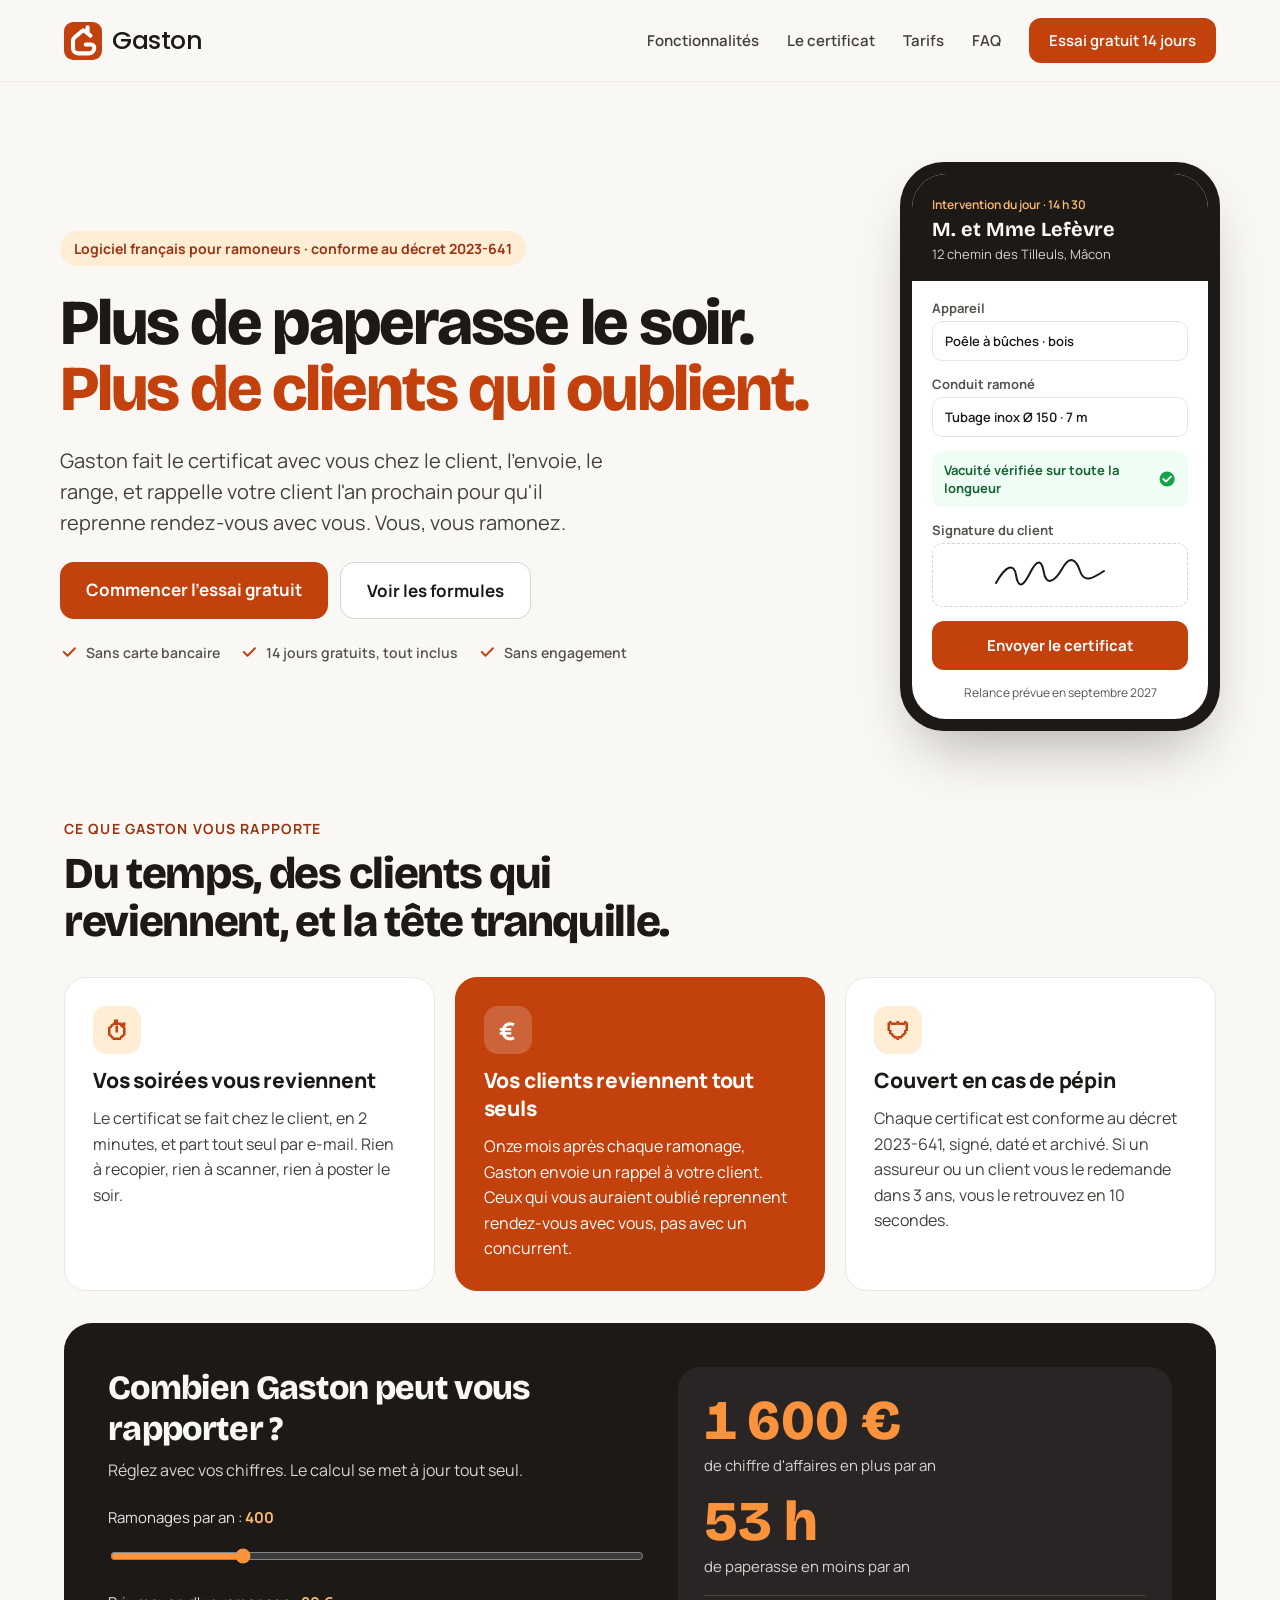
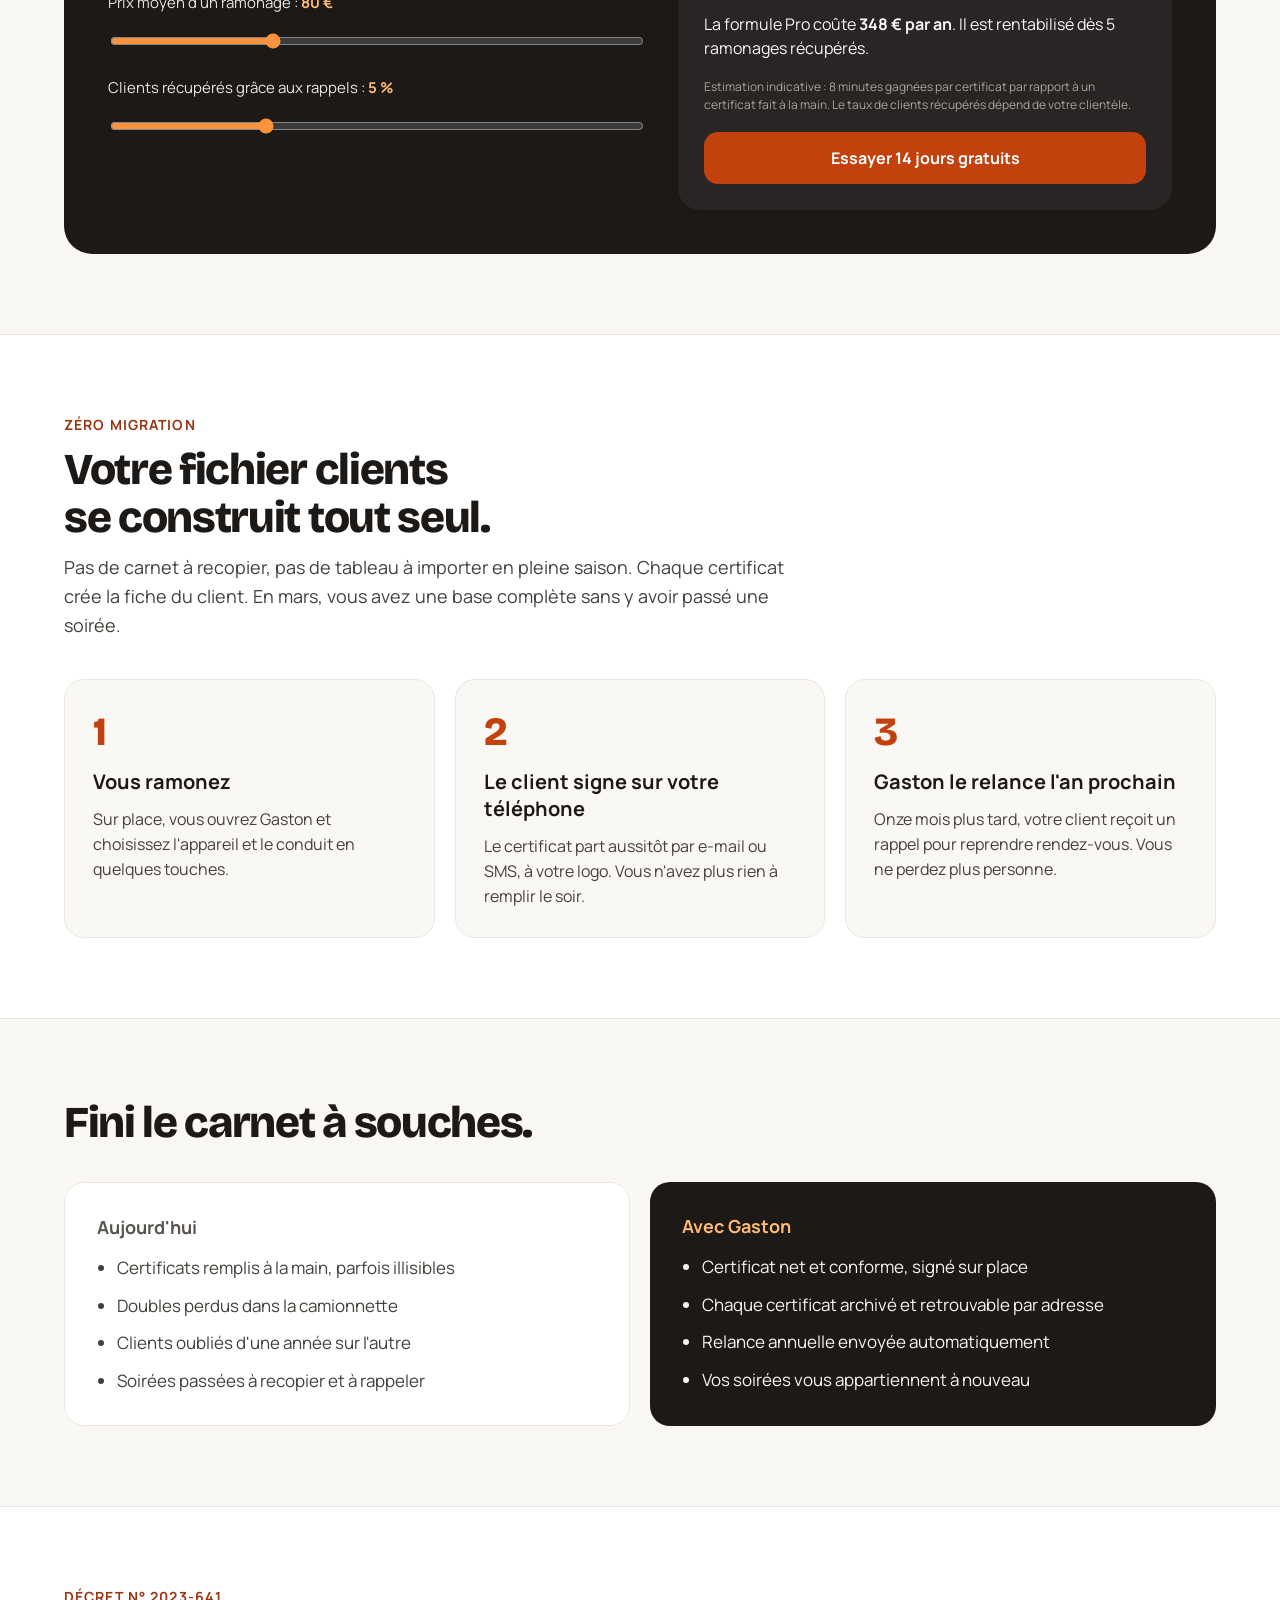
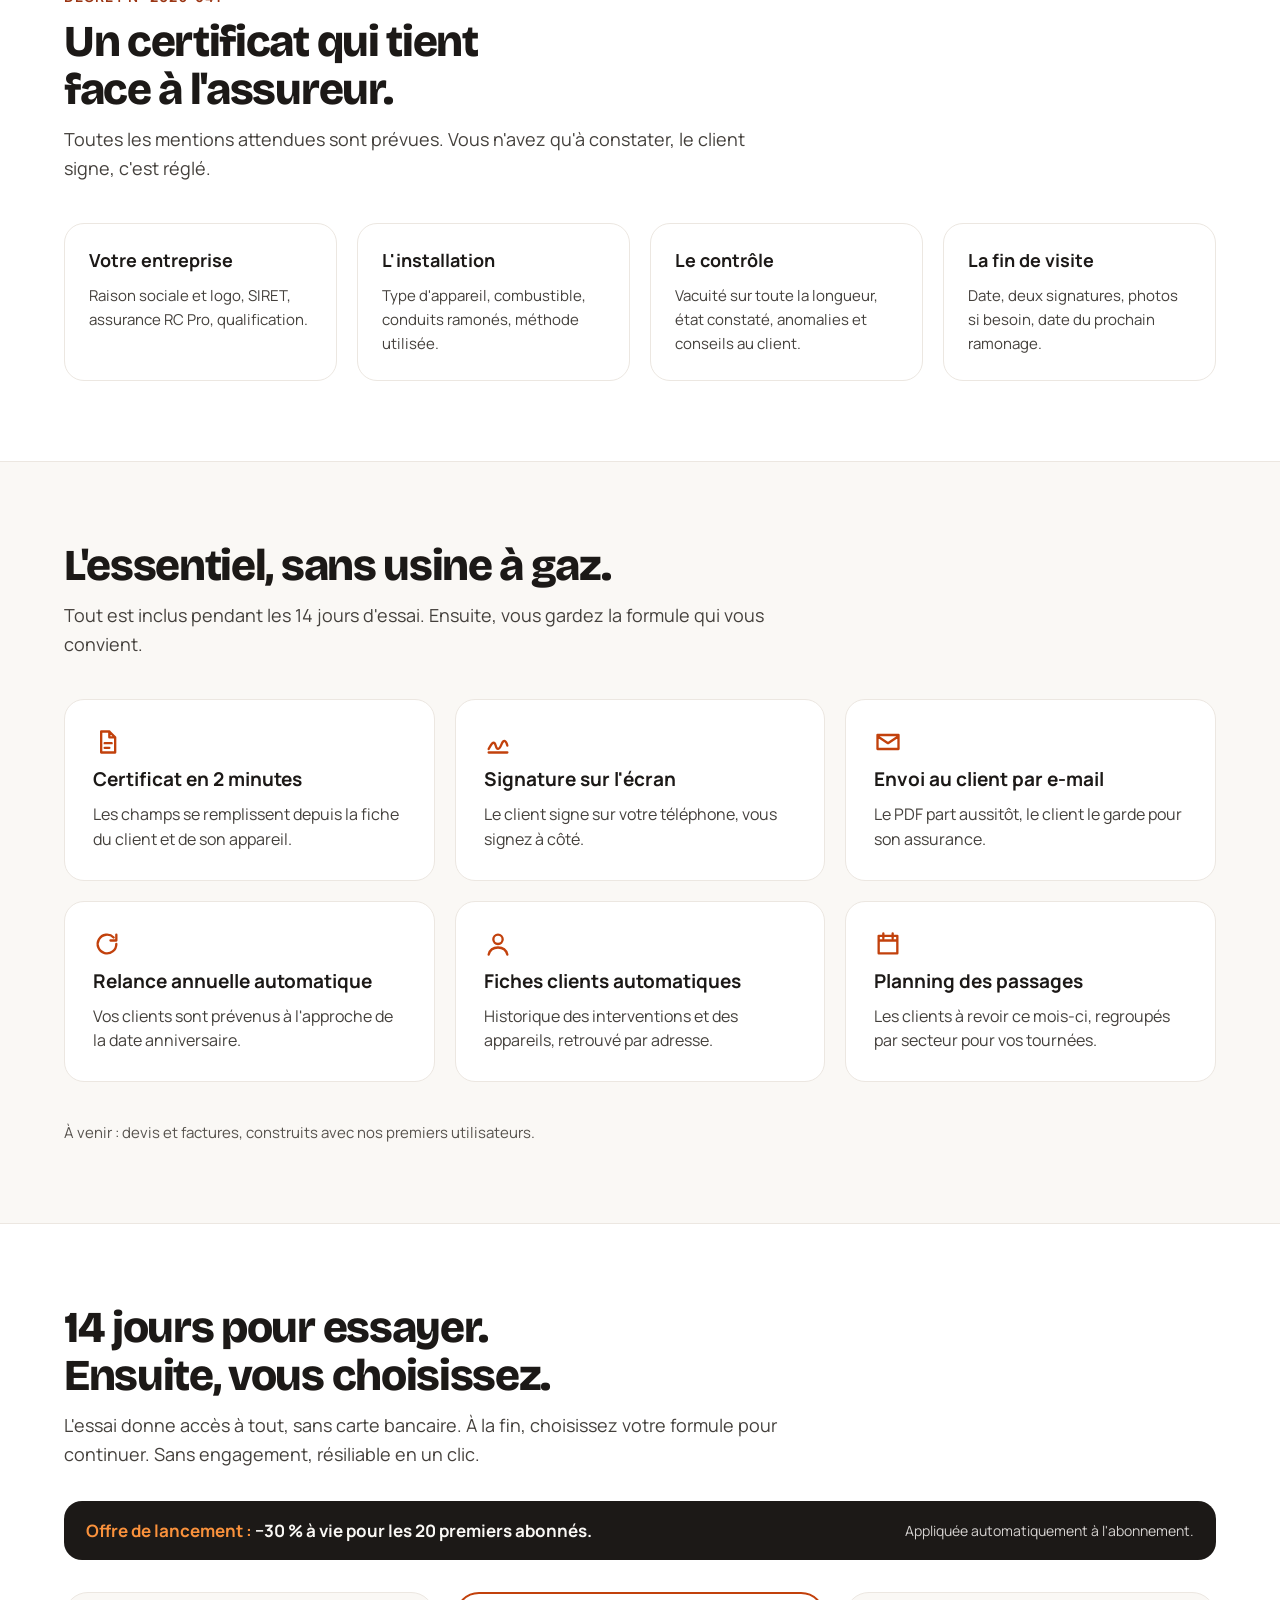
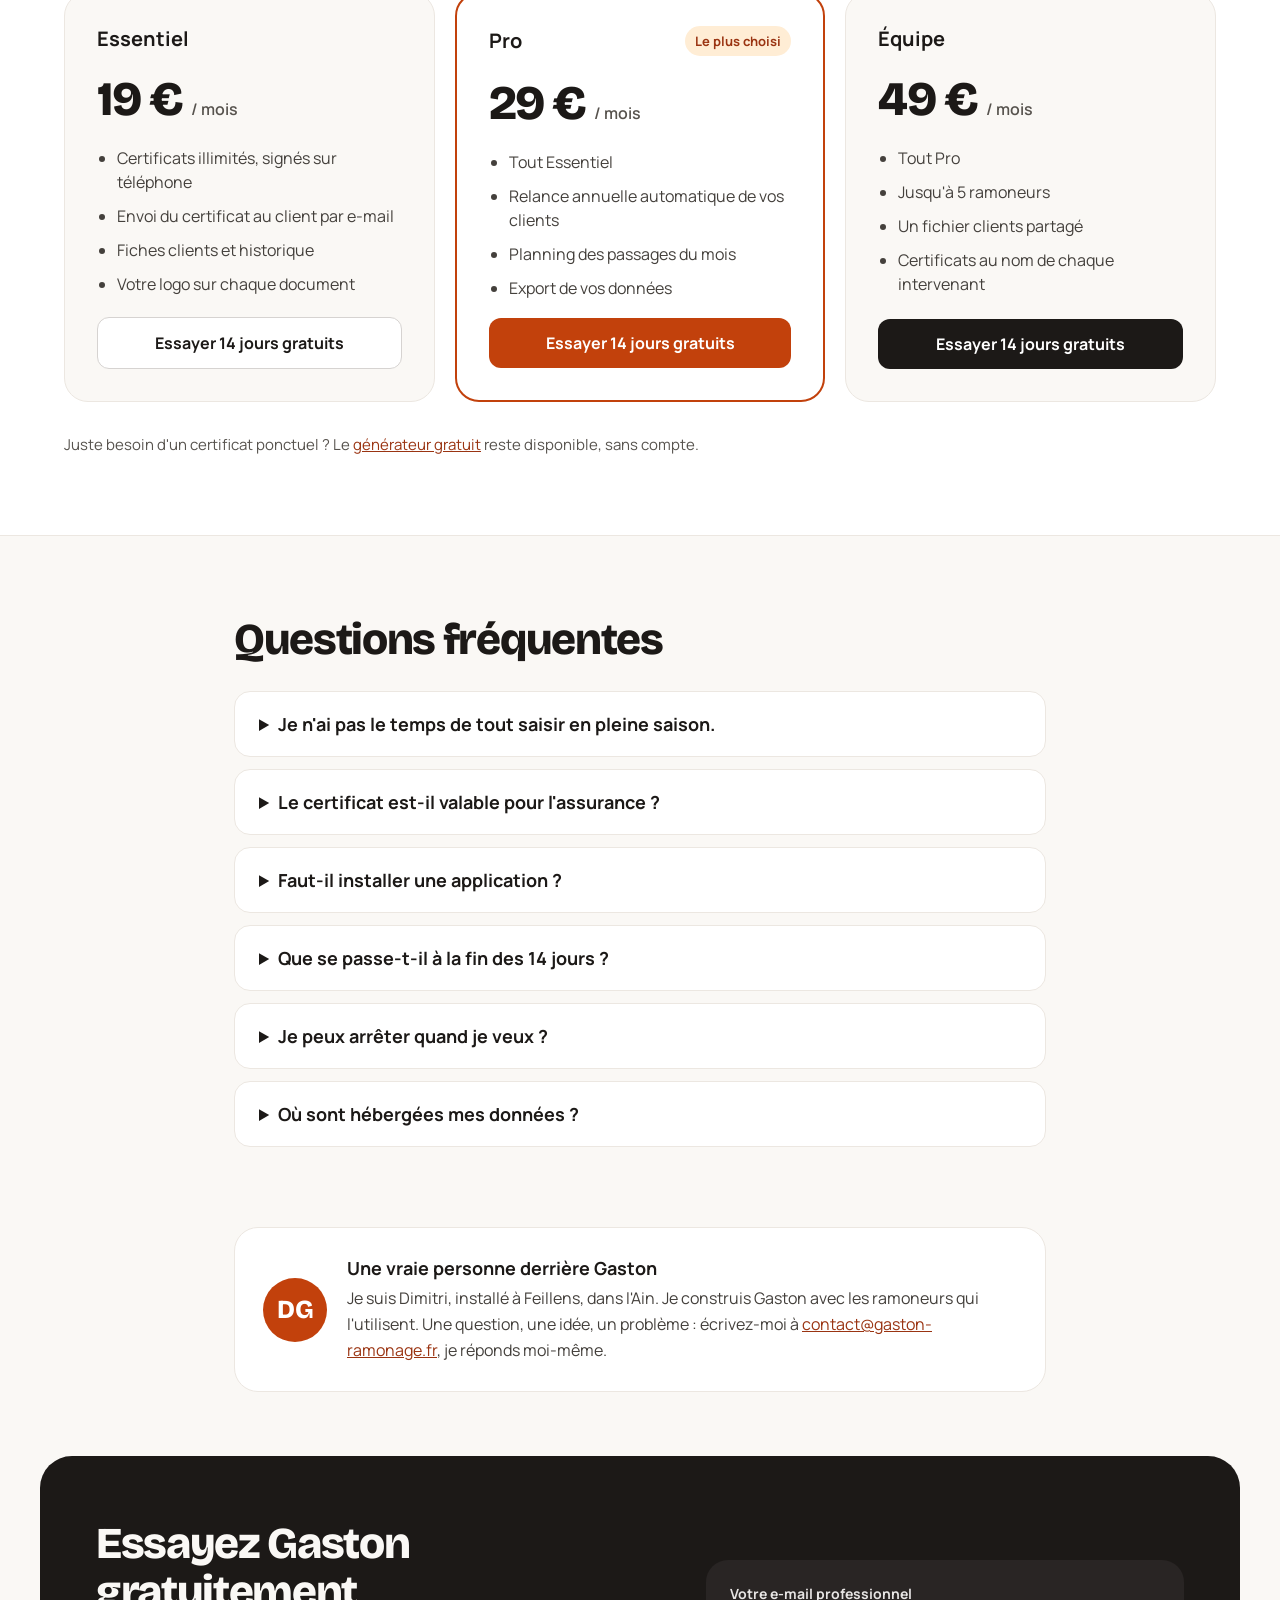
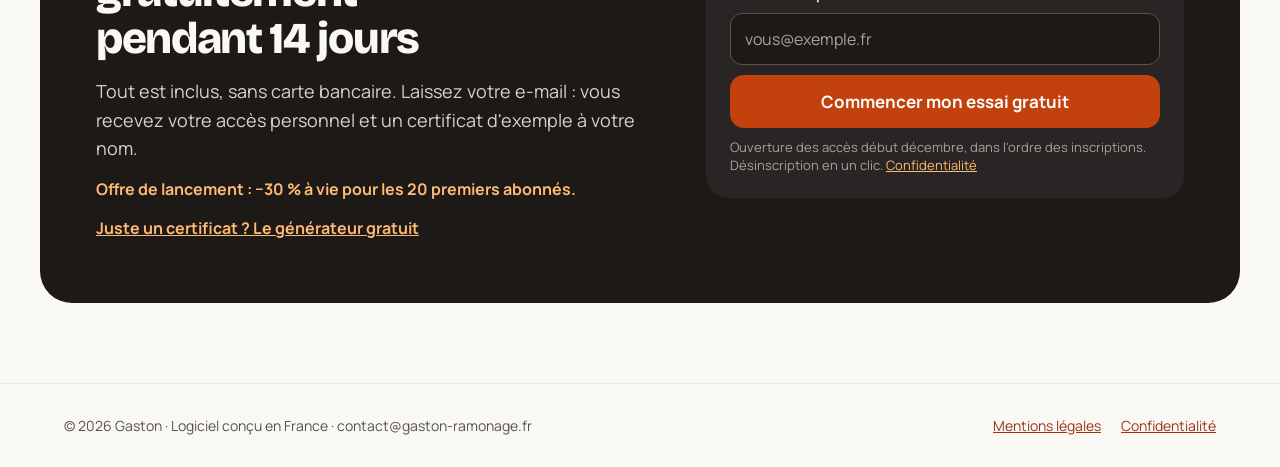
==== commit 3f218b98: "Page d'accueil orientée bénéfices : gains, calculateur, présentation du fondateur Co-Authored-By: Cl" ====
--- a/index.html
+++ b/index.html
@@ -7,7 +7,7 @@
 <link rel="icon" href="/favicon.svg" type="image/svg+xml">
 <link rel="apple-touch-icon" href="/apple-touch-icon.png">
 <link rel="stylesheet" href="https://fonts.googleapis.com/css2?family=Poppins:wght@500&display=swap">
-<meta name="description" content="Le logiciel des ramoneurs : certificat signé sur téléphone, fichier clients et relance annuelle automatique. Essai gratuit 14 jours, sans carte bancaire.">
+<meta name="description" content="Le logiciel des ramoneurs : certificat signé sur téléphone en 2 minutes, clients relancés automatiquement chaque année. Essai gratuit 14 jours, sans carte bancaire.">
 <meta name="theme-color" content="#1C1917">
 <link rel="preconnect" href="https://fonts.googleapis.com">
 <link rel="preconnect" href="https://fonts.gstatic.com" crossorigin>
@@ -38,8 +38,8 @@
 <section id="top" style="max-width: 1200px; margin: 0 auto; padding: clamp(40px, 8vw, 80px) 20px 64px; display: flex; flex-wrap: wrap; align-items: center; gap: 56px;">
 <div style="flex: 1 1 480px; min-width: 0; display: flex; flex-direction: column; gap: 24px;">
 <p style="margin: 0; align-self: flex-start; background: #FFEDD5; color: #9A3412; font-size: 14px; font-weight: 700; padding: 8px 14px; border-radius: 999px;">Logiciel français pour ramoneurs · conforme au décret 2023-641</p>
-<h1 style="margin: 0; font-family: 'Bricolage Grotesque', sans-serif; font-weight: 800; font-size: clamp(40px, 9vw, 64px); line-height: 1.02; letter-spacing: -0.035em;">Ramonez.<br><span style="color: #C2410C;">Gaston</span> s'occupe du reste.</h1>
-<p style="margin: 0; font-size: 20px; line-height: 1.55; color: #44403C; max-width: 560px;">Le certificat signé sur votre téléphone en 2 minutes, envoyé au client, et sa relance automatique l'an prochain. Essayez tout gratuitement pendant 14 jours, puis choisissez votre formule.</p>
+<h1 style="margin: 0; font-family: 'Bricolage Grotesque', sans-serif; font-weight: 800; font-size: clamp(40px, 9vw, 64px); line-height: 1.02; letter-spacing: -0.035em;">Plus de paperasse le soir.<br><span style="color: #C2410C;">Plus de clients qui oublient.</span></h1>
+<p style="margin: 0; font-size: 20px; line-height: 1.55; color: #44403C; max-width: 560px;">Gaston fait le certificat avec vous chez le client, l'envoie, le range, et rappelle votre client l'an prochain pour qu'il reprenne rendez-vous avec vous. Vous, vous ramonez.</p>
 <div style="display: flex; flex-wrap: wrap; gap: 12px;">
 <a href="#essai" style="background: #C2410C; color: #FFFFFF; text-decoration: none; font-weight: 700; font-size: 17px; padding: 16px 26px; border-radius: 14px; min-height: 44px; box-sizing: border-box;">Commencer l'essai gratuit</a>
 <a href="#tarifs" style="background: #FFFFFF; color: #1C1917; text-decoration: none; font-weight: 700; font-size: 17px; padding: 16px 26px; border-radius: 14px; border: 1.5px solid #D6D3D1; min-height: 44px; box-sizing: border-box;">Voir les formules</a>
@@ -81,6 +81,39 @@
 <div style="background: #C2410C; color: #FFFFFF; border-radius: 12px; padding: 14px; text-align: center; font-weight: 700; font-size: 15px;">Envoyer le certificat</div>
 <span style="text-align: center; font-size: 12px; color: #57534E;">Relance prévue en septembre 2027</span>
 </div>
+</div>
+</div>
+</section>
+
+<!-- Ce que Gaston vous rapporte -->
+<section id="gains" style="max-width: 1200px; margin: 0 auto; padding: 24px 24px 80px; display: flex; flex-direction: column; gap: 32px;">
+<div style="display: flex; flex-direction: column; gap: 12px; max-width: 760px;">
+<p style="margin: 0; font-size: 14px; font-weight: 700; color: #9A3412; text-transform: uppercase; letter-spacing: 0.08em;">Ce que Gaston vous rapporte</p>
+<h2 style="margin: 0; font-family: 'Bricolage Grotesque', sans-serif; font-weight: 800; font-size: clamp(30px, 6vw, 44px); line-height: 1.08; letter-spacing: -0.03em;">Du temps, des clients qui reviennent, et la tête tranquille.</h2>
+</div>
+<div class="gains">
+<div class="gain"><span class="gain-k">⏱</span><h3>Vos soirées vous reviennent</h3><p>Le certificat se fait chez le client, en 2 minutes, et part tout seul par e-mail. Rien à recopier, rien à scanner, rien à poster le soir.</p></div>
+<div class="gain gain-hl"><span class="gain-k">€</span><h3>Vos clients reviennent tout seuls</h3><p>Onze mois après chaque ramonage, Gaston envoie un rappel à votre client. Ceux qui vous auraient oublié reprennent rendez-vous avec vous, pas avec un concurrent.</p></div>
+<div class="gain"><span class="gain-k">🛡</span><h3>Couvert en cas de pépin</h3><p>Chaque certificat est conforme au décret 2023-641, signé, daté et archivé. Si un assureur ou un client vous le redemande dans 3 ans, vous le retrouvez en 10 secondes.</p></div>
+</div>
+
+<div class="calc" id="calcul">
+<div class="calc-text">
+<h3>Combien Gaston peut vous rapporter ?</h3>
+<p>Réglez avec vos chiffres. Le calcul se met à jour tout seul.</p>
+<label for="c-clients">Ramonages par an : <b id="c-clients-v">400</b></label>
+<input id="c-clients" type="range" min="50" max="1500" step="50" value="400">
+<label for="c-prix">Prix moyen d'un ramonage : <b id="c-prix-v">80 €</b></label>
+<input id="c-prix" type="range" min="50" max="150" step="5" value="80">
+<label for="c-retour">Clients récupérés grâce aux rappels : <b id="c-retour-v">5 %</b></label>
+<input id="c-retour" type="range" min="1" max="15" step="1" value="5">
+</div>
+<div class="calc-res">
+<div><span class="calc-big" id="c-ca">1 600 €</span><span class="calc-lbl">de chiffre d'affaires en plus par an</span></div>
+<div><span class="calc-big" id="c-h">53 h</span><span class="calc-lbl">de paperasse en moins par an</span></div>
+<div class="calc-cmp">La formule Pro coûte <b>348 € par an</b>. <span id="c-rent">Il est rentabilisé dès 5 ramonages récupérés.</span></div>
+<p class="calc-note">Estimation indicative : 8 minutes gagnées par certificat par rapport à un certificat fait à la main. Le taux de clients récupérés dépend de votre clientèle.</p>
+<a href="#essai" class="calc-cta">Essayer 14 jours gratuits</a>
 </div>
 </div>
 </section>
@@ -274,6 +307,17 @@
 </div>
 </section>
 
+<!-- Qui est derrière -->
+<section style="max-width: 860px; margin: 0 auto; padding: 0 24px 64px;">
+<div style="background: #FFFFFF; border: 1px solid #ECE7E1; border-radius: 24px; padding: 28px; display: flex; flex-wrap: wrap; gap: 20px; align-items: center;">
+<div style="width: 64px; height: 64px; border-radius: 50%; background: #C2410C; color: #fff; display: flex; align-items: center; justify-content: center; font-family: 'Bricolage Grotesque', sans-serif; font-weight: 800; font-size: 26px; flex: none;">DG</div>
+<div style="flex: 1 1 300px; min-width: 0;">
+<p style="margin: 0 0 6px; font-weight: 700; font-size: 18px;">Une vraie personne derrière Gaston</p>
+<p style="margin: 0; font-size: 16px; line-height: 1.6; color: #44403C;">Je suis Dimitri, installé à Feillens, dans l'Ain. Je construis Gaston avec les ramoneurs qui l'utilisent. Une question, une idée, un problème : écrivez-moi à <a href="mailto:contact@gaston-ramonage.fr">contact@gaston-ramonage.fr</a>, je réponds moi-même.</p>
+</div>
+</div>
+</section>
+
 <!-- Inscription à l'essai -->
 <section id="essai" class="final">
 <div class="final-box">
@@ -306,5 +350,6 @@
 
 </div>
 <script src="landing.js"></script>
+<script src="calcul.js"></script>
 </body>
 </html>
--- a/landing.css
+++ b/landing.css
@@ -31,3 +31,26 @@
 
 @media (prefers-reduced-motion: reduce) { * { scroll-behavior: auto !important; } }
 html { scroll-behavior: smooth; }
+
+.gains { display: grid; grid-template-columns: repeat(auto-fit, minmax(260px, 1fr)); gap: 20px; }
+.gain { background: #FFFFFF; border: 1px solid #ECE7E1; border-radius: 22px; padding: 28px; display: flex; flex-direction: column; gap: 12px; }
+.gain h3 { margin: 0; font-size: 21px; font-weight: 800; letter-spacing: -0.01em; }
+.gain p { margin: 0; font-size: 16px; line-height: 1.6; color: #44403C; }
+.gain-k { width: 48px; height: 48px; border-radius: 14px; background: #FFEDD5; color: #C2410C; display: inline-flex; align-items: center; justify-content: center; font-size: 24px; font-weight: 800; }
+.gain-hl { background: #C2410C; border-color: #C2410C; }
+.gain-hl h3, .gain-hl p { color: #FFFFFF; }
+.gain-hl .gain-k { background: rgba(255,255,255,0.18); color: #FFFFFF; }
+.calc { background: #1C1917; color: #FAF8F5; border-radius: 28px; padding: clamp(24px, 5vw, 44px); display: flex; flex-wrap: wrap; gap: 36px; }
+.calc-text { flex: 1 1 340px; min-width: 0; display: flex; flex-direction: column; gap: 10px; }
+.calc-text h3 { margin: 0; font-family: 'Bricolage Grotesque', sans-serif; font-size: clamp(26px, 5vw, 34px); font-weight: 800; letter-spacing: -0.02em; }
+.calc-text p { margin: 0 0 8px; color: #D6D3D1; }
+.calc-text label { font-size: 15px; color: #E7E5E4; margin-top: 8px; }
+.calc-text label b { color: #FDBA74; }
+.calc input[type=range] { width: 100%; accent-color: #FB923C; min-height: 32px; }
+.calc-res { flex: 1 1 300px; min-width: 0; background: #292524; border-radius: 22px; padding: 26px; display: flex; flex-direction: column; gap: 18px; }
+.calc-big { display: block; font-family: 'Bricolage Grotesque', sans-serif; font-weight: 800; font-size: clamp(40px, 8vw, 56px); color: #FB923C; line-height: 1; font-variant-numeric: tabular-nums; }
+.calc-lbl { display: block; margin-top: 6px; color: #D6D3D1; font-size: 15px; }
+.calc-cmp { font-size: 16px; line-height: 1.5; color: #F5F5F4; border-top: 1px solid #44403C; padding-top: 16px; }
+.calc-note { margin: 0; font-size: 12px; line-height: 1.5; color: #A8A29E; }
+.calc-cta { text-align: center; background: #C2410C; color: #fff !important; text-decoration: none; font-weight: 700; padding: 15px; border-radius: 14px; }
+.calc-cta:hover { background: #EA580C; }
